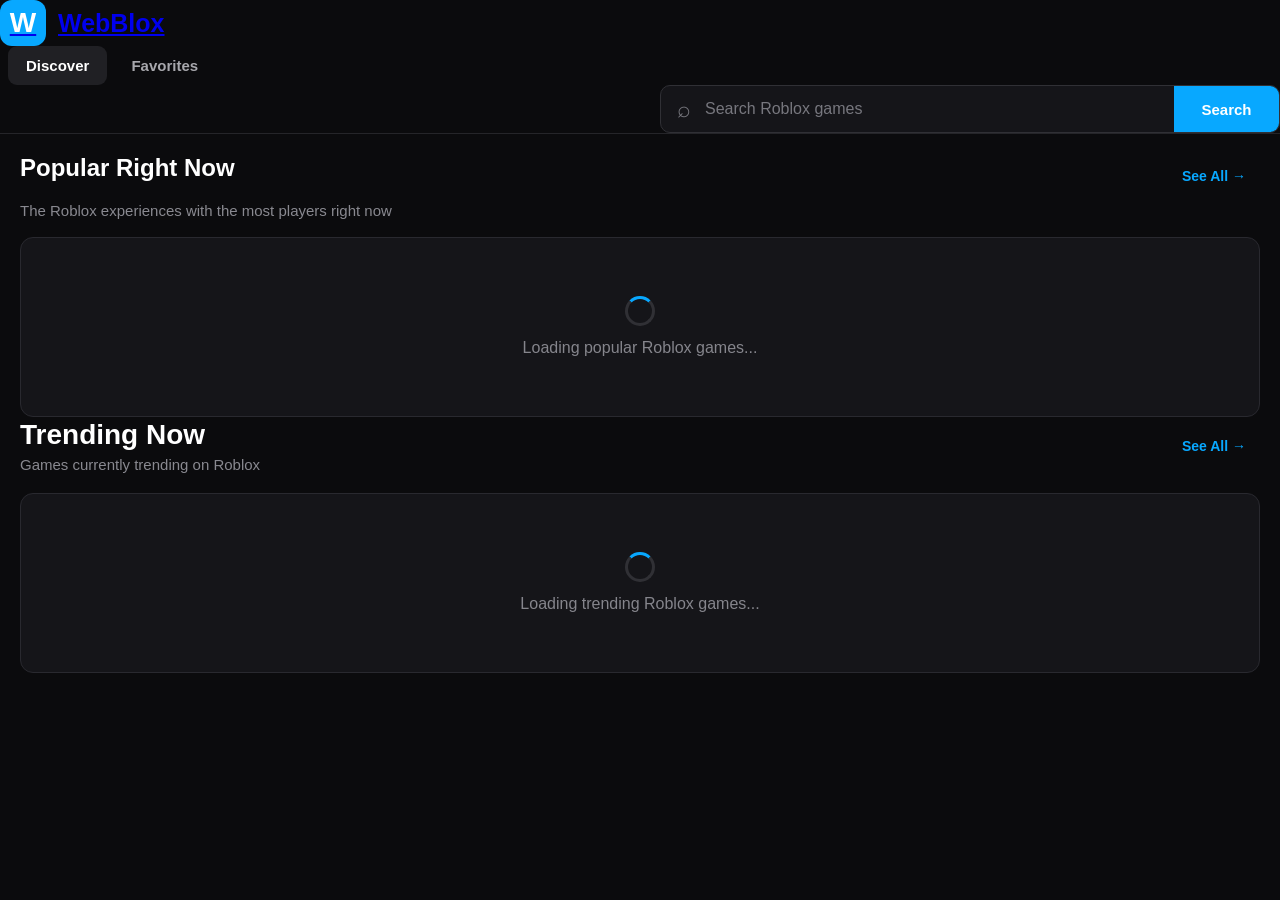
==== index.html @ 537bff6d "Update index.html" ====
<!DOCTYPE html>
<html lang="en">

<head>

    <meta charset="UTF-8">

    <meta
        name="viewport"
        content="width=device-width, initial-scale=1.0"
    >

    <title>WebBlox</title>

    <link
        rel="stylesheet"
        href="style.css"
    >

</head>


<body>


<header class="topbar">

    <div class="topbar-inner">

        <a
            class="brand"
            href="#"
        >

            <div class="brand-icon">
                W
            </div>

            <span>
                WebBlox
            </span>

        </a>


        <nav class="nav">

            <button
                id="discoverButton"
                class="nav-btn active"
                type="button"
            >
                Discover
            </button>

            <button
                id="favoritesButton"
                class="nav-btn"
                type="button"
            >
                Favorites
            </button>

        </nav>


        <div class="search-box">

            <span class="search-icon">
                ⌕
            </span>

            <input
                id="searchInput"
                type="text"
                placeholder="Search Roblox games"
                autocomplete="off"
            >

            <button
                id="searchButton"
                type="button"
            >
                Search
            </button>

        </div>

    </div>

</header>


<main>


    <!-- SEARCH -->

    <section
        id="searchSection"
        class="section hidden"
    >

        <div class="section-header">

            <div>

                <h2>
                    Search Results
                </h2>

                <p id="searchStatus">
                </p>

            </div>

            <button
                id="clearSearch"
                class="see-all"
                type="button"
            >
                Clear
            </button>

        </div>


        <div
            id="searchGames"
            class="game-grid"
        ></div>

    </section>


    <!-- POPULAR -->

    <section class="section">

        <div class="section-header">

            <div>

                <h1>
                    Popular Right Now
                </h1>

                <p>
                    The Roblox experiences with the most players right now
                </p>

            </div>

            <button
                id="popularSeeAll"
                class="see-all"
                type="button"
            >
                See All →
            </button>

        </div>


        <div
            id="popularGames"
            class="game-grid"
        >

            <div class="loading-card">
                <div class="spinner"></div>
                <span>
                    Loading popular Roblox games...
                </span>
            </div>

        </div>

    </section>


    <!-- TRENDING -->

    <section class="section">

        <div class="section-header">

            <div>

                <h2>
                    Trending Now
                </h2>

                <p>
                    Games currently trending on Roblox
                </p>

            </div>

            <button
                id="trendingSeeAll"
                class="see-all"
                type="button"
            >
                See All →
            </button>

        </div>


        <div
            id="trendingGames"
            class="game-grid"
        >

            <div class="loading-card">
                <div class="spinner"></div>
                <span>
                    Loading trending Roblox games...
                </span>
            </div>

        </div>

    </section>


    <!-- ERROR -->

    <section
        id="errorSection"
        class="error-box hidden"
    >

        <div class="error-icon">
            !
        </div>

        <h2>
            Roblox games couldn't load
        </h2>

        <p id="errorMessage">
            WebBlox could not load Roblox Charts.
        </p>

        <button
            id="retryButton"
            class="retry-button"
            type="button"
        >
            Try Again
        </button>

    </section>


</main>


<!-- GAME MODAL -->

<div
    id="gameModal"
    class="modal hidden"
>

    <div
        id="modalBackdrop"
        class="modal-backdrop"
    ></div>


    <div class="modal-card">

        <button
            id="modalClose"
            class="modal-close"
            type="button"
        >
            ×
        </button>


        <img
            id="modalImage"
            class="modal-image"
            src=""
            alt=""
        >


        <div class="modal-content">

            <h2 id="modalTitle">
                Roblox Experience
            </h2>

            <p
                id="modalCreator"
                class="modal-creator"
            >
            </p>

            <p
                id="modalDescription"
                class="modal-description"
            >
            </p>


            <div class="stats">

                <div class="stat">

                    <strong id="modalPlayers">
                        0
                    </strong>

                    <span>
                        Playing
                    </span>

                </div>


                <div class="stat">

                    <strong id="modalVisits">
                        0
                    </strong>

                    <span>
                        Visits
                    </span>

                </div>

            </div>


            <button
                id="playButton"
                class="play-button"
                type="button"
            >
                ▶ Play on Roblox
            </button>

        </div>

    </div>

</div>


<script src="script.js"></script>

</body>

</html>
---- style.css ----
/* ============================================================
   WebBlox
   ============================================================ */

* {
    box-sizing: border-box;
}

html {
    margin: 0;
    padding: 0;

    background: #0b0b0d;

    scroll-behavior: smooth;
}

body {
    margin: 0;
    padding: 0;

    min-height: 100vh;

    background: #0b0b0d;

    color: #ffffff;

    font-family:
        Inter,
        Arial,
        Helvetica,
        sans-serif;
}


/* ============================================================
   TOPBAR
   ============================================================ */

.topbar {
    position: sticky;

    top: 0;

    z-index: 100;

    width: 100%;

    background: #0b0b0d;

    border-bottom:
        1px solid #252529;
}

.header-inner {
    width:
        min(
            1500px,
            calc(100% - 40px)
        );

    min-height: 72px;

    margin: auto;

    display: flex;

    align-items: center;

    gap: 20px;
}


/* ============================================================
   BRAND
   ============================================================ */

.brand {
    display: flex;

    align-items: center;

    gap: 12px;

    flex-shrink: 0;

    font-size: 25px;

    font-weight: 800;
}

.brand-icon {
    width: 46px;
    height: 46px;

    display: grid;

    place-items: center;

    border-radius: 12px;

    background: #08a8ff;

    color: #ffffff;

    font-size: 28px;

    font-weight: 900;
}


/* ============================================================
   NAV
   ============================================================ */

.nav {
    display: flex;

    align-items: center;

    gap: 6px;

    margin-left: 8px;
}

.nav-btn {
    border: 0;

    padding: 11px 18px;

    border-radius: 9px;

    background: transparent;

    color: #a8a8ad;

    font-size: 15px;

    font-weight: 700;

    cursor: pointer;
}

.nav-btn:hover {
    background: #19191d;

    color: #ffffff;
}

.nav-btn.active {
    background: #202024;

    color: #ffffff;
}


/* ============================================================
   SEARCH
   ============================================================ */

.search-box {
    flex: 1;

    max-width: 620px;

    margin-left: auto;

    height: 48px;

    display: flex;

    align-items: center;

    overflow: hidden;

    border:
        1px solid #303035;

    border-radius: 10px;

    background: #151519;
}

.search-icon {
    padding-left: 16px;

    color: #77777e;

    font-size: 23px;
}

.search-box input {
    flex: 1;

    min-width: 0;

    height: 100%;

    padding: 0 14px;

    border: 0;

    outline: 0;

    background: transparent;

    color: #ffffff;

    font-size: 16px;
}

.search-box input::placeholder {
    color: #77777e;
}

.search-box input:focus {
    background: #18181d;
}

.search-box button {
    width: 105px;

    height: 100%;

    border: 0;

    background: #08a8ff;

    color: #ffffff;

    font-size: 15px;

    font-weight: 800;

    cursor: pointer;
}

.search-box button:hover {
    background: #0096e6;
}


/* ============================================================
   MAIN
   ============================================================ */

main {
    width:
        min(
            1500px,
            calc(100% - 40px)
        );

    margin: 0 auto;

    padding-bottom: 80px;
}


/* ============================================================
   HERO
   ============================================================ */

.hero {
    min-height: 340px;

    margin:
        24px
        0
        46px;

    overflow: hidden;

    display: flex;

    align-items: center;

    border:
        1px solid #29292f;

    border-radius: 18px;

    background:
        radial-gradient(
            circle at 75% 30%,
            rgba(
                8,
                168,
                255,
                0.15
            ),
            transparent 35%
        ),
        linear-gradient(
            135deg,
            #151519,
            #101014
        );
}

.hero-content {
    padding: 52px;

    max-width: 720px;
}

.hero-label {
    margin-bottom: 12px;

    color: #08a8ff;

    font-size: 13px;

    font-weight: 900;

    letter-spacing: 2px;
}

.hero h1 {
    margin: 0 0 18px;

    font-size: clamp(
        38px,
        5vw,
        64px
    );

    line-height: 1.03;

    letter-spacing: -2px;
}

.hero p {
    max-width: 620px;

    margin: 0 0 26px;

    color: #a4a4ab;

    font-size: 18px;

    line-height: 1.55;
}

.hero-button {
    padding: 13px 22px;

    border: 0;

    border-radius: 10px;

    background: #08a8ff;

    color: #ffffff;

    font-size: 16px;

    font-weight: 800;

    cursor: pointer;
}

.hero-button:hover {
    background: #0096e6;

    transform: translateY(-1px);
}


/* ============================================================
   SECTIONS
   ============================================================ */

.game-section {
    margin-bottom: 48px;
}

.section-header {
    min-height: 58px;

    margin-bottom: 18px;

    display: flex;

    align-items: center;

    justify-content: space-between;

    gap: 20px;
}

.section-header h2 {
    margin: 0 0 5px;

    color: #ffffff;

    font-size: 28px;

    font-weight: 800;
}

.section-header p {
    margin: 0;

    color: #898990;

    font-size: 15px;
}

.see-all {
    flex-shrink: 0;

    padding: 9px 14px;

    border: 0;

    border-radius: 8px;

    background: transparent;

    color: #08a8ff;

    font-size: 14px;

    font-weight: 800;

    cursor: pointer;
}

.see-all:hover {
    background: #151519;
}


/* ============================================================
   GAME GRID
   ============================================================ */

.game-grid {
    display: grid;

    grid-template-columns:
        repeat(
            auto-fill,
            minmax(210px, 1fr)
        );

    gap: 16px;

    width: 100%;
}


/* ============================================================
   GAME CARD
   ============================================================ */

.game-card {
    min-width: 0;

    overflow: hidden;

    background: #151519;

    border:
        1px solid #29292f;

    border-radius: 12px;

    cursor: pointer;

    transition:
        transform .15s ease,
        border-color .15s ease,
        background .15s ease;
}

.game-card:hover {
    transform:
        translateY(-3px);

    border-color:
        #45454d;

    background:
        #19191e;
}


/* ============================================================
   IMAGE
   ============================================================ */

.game-image-wrap {
    position: relative;

    width: 100%;

    aspect-ratio: 16 / 9;

    overflow: hidden;

    background: #202024;
}

.game-image {
    width: 100%;

    height: 100%;

    display: block;

    object-fit: cover;

    transition:
        transform .2s ease;
}

.game-card:hover
.game-image {
    transform:
        scale(1.025);
}

.image-failed::after {
    content:
        "Thumbnail unavailable";

    position: absolute;

    inset: 0;

    display: grid;

    place-items: center;

    background: #202024;

    color: #77777e;

    font-size: 13px;
}


/* ============================================================
   FAVORITE
   ============================================================ */

.favorite-button {
    position: absolute;

    top: 9px;

    right: 9px;

    width: 34px;

    height: 34px;

    display: grid;

    place-items: center;

    border: 0;

    border-radius: 50%;

    background:
        rgba(
            0,
            0,
            0,
            .75
        );

    color: #ffffff;

    font-size: 19px;

    cursor: pointer;

    z-index: 5;
}

.favorite-button:hover {
    background:
        rgba(
            0,
            0,
            0,
            .95
        );

    color: #ffd84d;
}


/* ============================================================
   CARD BODY
   ============================================================ */

.game-card-body {
    padding: 12px;
}

.game-title {
    margin: 0 0 5px;

    overflow: hidden;

    white-space: nowrap;

    text-overflow: ellipsis;

    color: #ffffff;

    font-size: 16px;

    font-weight: 800;
}

.game-creator {
    margin: 0 0 13px;

    overflow: hidden;

    white-space: nowrap;

    text-overflow: ellipsis;

    color: #94949b;

    font-size: 13px;
}

.game-stats {
    display: flex;

    justify-content: space-between;

    gap: 8px;

    color: #8e8e95;

    font-size: 12px;
}

.game-stats span {
    overflow: hidden;

    white-space: nowrap;

    text-overflow: ellipsis;
}


/* ============================================================
   LOADING / EMPTY
   ============================================================ */

.loading-card,
.empty-card {
    min-height: 180px;

    grid-column:
        1 / -1;

    display: flex;

    align-items: center;

    justify-content: center;

    flex-direction: column;

    gap: 13px;

    border:
        1px solid #29292f;

    border-radius: 13px;

    background: #151519;

    color: #85858c;

    text-align: center;
}

.spinner {
    width: 30px;

    height: 30px;

    border:
        3px solid #303035;

    border-top-color:
        #08a8ff;

    border-radius: 50%;

    animation:
        spin .8s linear infinite;
}

@keyframes spin {
    to {
        transform:
            rotate(360deg);
    }
}


/* ============================================================
   ERROR
   ============================================================ */

.error-box {
    margin: 40px 0;

    padding: 40px;

    display: flex;

    align-items: center;

    flex-direction: column;

    text-align: center;

    border:
        1px solid #6e2929;

    border-radius: 14px;

    background: #151519;
}

.error-icon {
    width: 56px;

    height: 56px;

    margin-bottom: 15px;

    display: grid;

    place-items: center;

    border-radius: 50%;

    background: #451f1f;

    color: #ff7373;

    font-size: 27px;

    font-weight: 900;
}

.error-box h2 {
    margin: 0 0 10px;

    font-size: 25px;
}

.error-box p {
    max-width: 700px;

    margin: 0 0 20px;

    color: #a6a6ad;
}

.retry-button {
    padding: 12px 22px;

    border: 0;

    border-radius: 9px;

    background: #08a8ff;

    color: #ffffff;

    font-size: 15px;

    font-weight: 800;

    cursor: pointer;
}


/* ============================================================
   MODAL
   ============================================================ */

.modal {
    position: fixed;

    inset: 0;

    z-index: 500;

    display: flex;

    align-items: center;

    justify-content: center;

    padding: 24px;
}

.modal.hidden,
.hidden {
    display: none !important;
}

.modal-backdrop {
    position: absolute;

    inset: 0;

    background:
        rgba(
            0,
            0,
            0,
            .78
        );

    backdrop-filter:
        blur(4px);
}

.modal-card {
    position: relative;

    z-index: 2;

    width:
        min(
            850px,
            100%
        );

    max-height:
        calc(
            100vh - 48px
        );

    overflow: auto;

    border:
        1px solid #303035;

    border-radius: 16px;

    background: #151519;

    box-shadow:
        0 25px 80px
        rgba(
            0,
            0,
            0,
            .5
        );
}

.modal-close {
    position: absolute;

    top: 12px;

    right: 12px;

    z-index: 10;

    width: 38px;

    height: 38px;

    border: 0;

    border-radius: 50%;

    background:
        rgba(
            0,
            0,
            0,
            .75
        );

    color: #ffffff;

    font-size: 25px;

    cursor: pointer;
}

.modal-image {
    width: 100%;

    max-height: 430px;

    display: block;

    object-fit: cover;
}

.modal-content {
    padding: 25px;
}

.modal-content h2 {
    margin: 0 0 7px;

    font-size: 28px;
}

.modal-creator {
    margin: 0 0 15px;

    color: #08a8ff;

    font-size: 14px;

    font-weight: 700;
}

.modal-description {
    margin: 0 0 22px;

    color: #aaaab1;

    line-height: 1.5;
}

.stats {
    display: flex;

    gap: 40px;

    margin-bottom: 23px;
}

.stat {
    display: flex;

    flex-direction: column;

    gap: 3px;
}

.stat strong {
    font-size: 20px;
}

.stat span {
    color: #85858c;

    font-size: 13px;
}

.play-button {
    width: 100%;

    height: 50px;

    border: 0;

    border-radius: 10px;

    background: #08a8ff;

    color: #ffffff;

    font-size: 17px;

    font-weight: 900;

    cursor: pointer;
}

.play-button:hover {
    background: #0096e6;
}

.modal-open {
    overflow: hidden;
}


/* ============================================================
   RESPONSIVE
   ============================================================ */

@media (
    max-width: 1000px
) {

    .header-inner {
        width:
            calc(
                100% - 24px
            );
    }

    .search-box {
        max-width: none;
    }

    main {
        width:
            calc(
                100% - 24px
            );
    }

    .game-grid {
        grid-template-columns:
            repeat(
                auto-fill,
                minmax(
                    190px,
                    1fr
                )
            );
    }

}


@media (
    max-width: 760px
) {

    .header-inner {
        min-height: auto;

        padding:
            12px 0;

        flex-wrap: wrap;
    }

    .brand {
        font-size: 21px;
    }

    .brand-icon {
        width: 40px;

        height: 40px;

        font-size: 24px;
    }

    .nav {
        order: 3;

        width: 100%;

        margin-left: 0;
    }

    .nav-btn {
        flex: 1;
    }

    .search-box {
        width: 100%;

        order: 2;
    }

    .hero {
        min-height: 290px;

        margin-top: 15px;
    }

    .hero-content {
        padding: 32px 26px;
    }

    .hero h1 {
        font-size: 40px;
    }

    .game-grid {
        grid-template-columns:
            repeat(
                2,
                minmax(
                    0,
                    1fr
                )
            );

        gap: 10px;
    }

    .game-card-body {
        padding: 10px;
    }

    .game-title {
        font-size: 14px;
    }

    .game-creator {
        font-size: 12px;
    }

    .game-stats {
        font-size: 11px;
    }

}


@media (
    max-width: 480px
) {

    .hero h1 {
        font-size: 34px;
    }

    .hero p {
        font-size: 15px;
    }

    .section-header h2 {
        font-size: 23px;
    }

    .game-grid {
        grid-template-columns:
            repeat(
                2,
                minmax(
                    0,
                    1fr
                )
            );
    }

    .search-box button {
        width: 85px;
    }

}
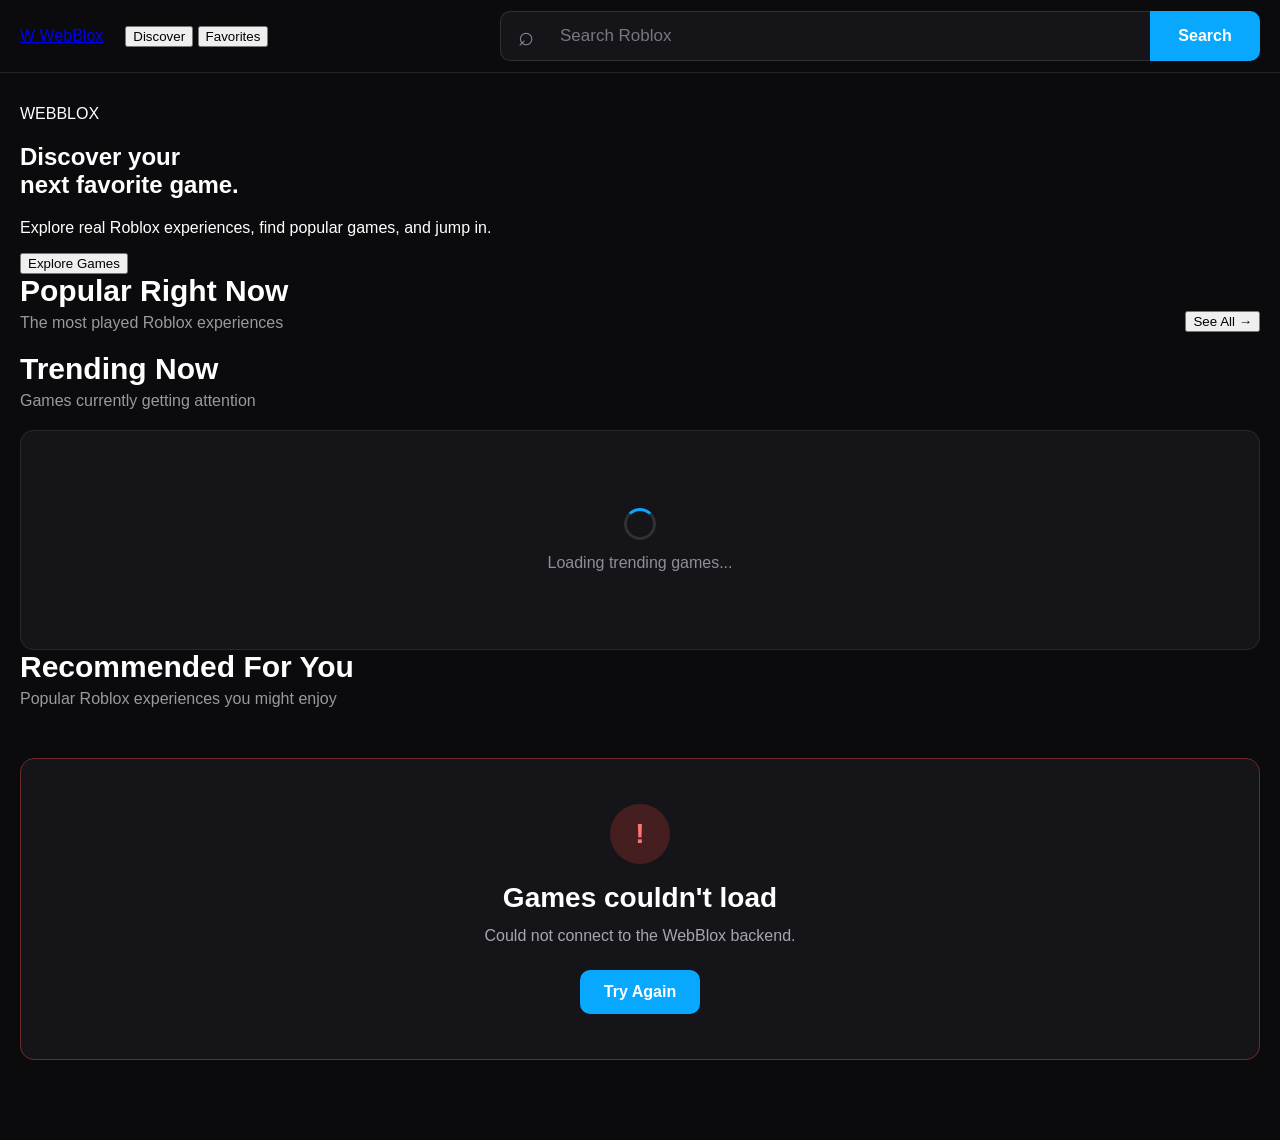
==== commit 0b2065f3: "Update index.html" ====
--- a/index.html
+++ b/index.html
@@ -2,7 +2,6 @@
 <html lang="en">
 
 <head>
-
     <meta charset="UTF-8">
 
     <meta
@@ -16,53 +15,49 @@
         rel="stylesheet"
         href="style.css"
     >
-
 </head>
 
-
 <body>
 
-
 <header class="topbar">
 
     <div class="topbar-inner">
 
         <a
-            class="brand"
+            class="logo"
             href="#"
+            onclick="return goHome()"
         >
-
-            <div class="brand-icon">
+            <span class="logo-mark">
                 W
-            </div>
+            </span>
 
             <span>
                 WebBlox
             </span>
-
         </a>
 
-
-        <nav class="nav">
+        <nav class="main-nav">
 
             <button
                 id="discoverButton"
-                class="nav-btn active"
+                class="nav-button active"
                 type="button"
+                onclick="showDiscover()"
             >
                 Discover
             </button>
 
             <button
                 id="favoritesButton"
-                class="nav-btn"
+                class="nav-button"
                 type="button"
+                onclick="showFavorites()"
             >
                 Favorites
             </button>
 
         </nav>
-
 
         <div class="search-box">
 
@@ -73,7 +68,7 @@
             <input
                 id="searchInput"
                 type="text"
-                placeholder="Search Roblox games"
+                placeholder="Search Roblox"
                 autocomplete="off"
             >
 
@@ -93,12 +88,11 @@
 
 <main>
 
-
     <!-- SEARCH -->
 
     <section
         id="searchSection"
-        class="section hidden"
+        class="content-section hidden"
     >
 
         <div class="section-header">
@@ -115,15 +109,14 @@
             </div>
 
             <button
-                id="clearSearch"
-                class="see-all"
+                id="clearSearchButton"
+                class="text-button"
                 type="button"
             >
                 Clear
             </button>
 
         </div>
-
 
         <div
             id="searchGames"
@@ -133,94 +126,193 @@
     </section>
 
 
-    <!-- POPULAR -->
-
-    <section class="section">
+    <!-- DISCOVER -->
+
+    <div id="discoverPage">
+
+        <section class="hero">
+
+            <div class="hero-content">
+
+                <span class="hero-label">
+                    WEBBLOX
+                </span>
+
+                <h1>
+                    Discover your
+                    <br>
+                    next favorite game.
+                </h1>
+
+                <p>
+                    Explore real Roblox experiences,
+                    find popular games, and jump in.
+                </p>
+
+                <button
+                    id="exploreButton"
+                    class="hero-button"
+                    type="button"
+                >
+                    Explore Games
+                </button>
+
+            </div>
+
+        </section>
+
+
+        <!-- POPULAR -->
+
+        <section class="content-section">
+
+            <div class="section-header">
+
+                <div>
+
+                    <h2>
+                        Popular Right Now
+                    </h2>
+
+                    <p>
+                        The most played Roblox experiences
+                    </p>
+
+                </div>
+
+                <button
+                    class="text-button"
+                    type="button"
+                    onclick="scrollToSection('popularSection')"
+                >
+                    See All →
+                </button>
+
+            </div>
+
+            <div
+                id="popularGames"
+                class="game-grid"
+            >
+
+                <div class="loading-card">
+                    <div class="spinner"></div>
+                    <span>
+                        Loading popular Roblox games...
+                    </span>
+                </div>
+
+            </div>
+
+        </section>
+
+
+        <!-- TRENDING -->
+
+        <section
+            id="trendingSection"
+            class="content-section"
+        >
+
+            <div class="section-header">
+
+                <div>
+
+                    <h2>
+                        Trending Now
+                    </h2>
+
+                    <p>
+                        Games currently getting attention
+                    </p>
+
+                </div>
+
+            </div>
+
+            <div
+                id="trendingGames"
+                class="game-grid"
+            >
+
+                <div class="loading-card">
+                    <div class="spinner"></div>
+                    <span>
+                        Loading trending games...
+                    </span>
+                </div>
+
+            </div>
+
+        </section>
+
+
+        <!-- RECOMMENDED -->
+
+        <section class="content-section">
+
+            <div class="section-header">
+
+                <div>
+
+                    <h2>
+                        Recommended For You
+                    </h2>
+
+                    <p>
+                        Popular Roblox experiences you might enjoy
+                    </p>
+
+                </div>
+
+            </div>
+
+            <div
+                id="recommendedGames"
+                class="game-grid"
+            >
+
+                <div class="loading-card">
+                    <div class="spinner"></div>
+                    <span>
+                        Loading recommendations...
+                    </span>
+                </div>
+
+            </div>
+
+        </section>
+
+    </div>
+
+
+    <!-- FAVORITES -->
+
+    <section
+        id="favoritesPage"
+        class="content-section hidden"
+    >
 
         <div class="section-header">
 
             <div>
 
-                <h1>
-                    Popular Right Now
-                </h1>
+                <h2>
+                    Favorites
+                </h2>
 
                 <p>
-                    The Roblox experiences with the most players right now
+                    Roblox experiences you saved
                 </p>
 
             </div>
 
-            <button
-                id="popularSeeAll"
-                class="see-all"
-                type="button"
-            >
-                See All →
-            </button>
-
         </div>
 
-
         <div
-            id="popularGames"
+            id="favoritesGames"
             class="game-grid"
-        >
-
-            <div class="loading-card">
-                <div class="spinner"></div>
-                <span>
-                    Loading popular Roblox games...
-                </span>
-            </div>
-
-        </div>
-
-    </section>
-
-
-    <!-- TRENDING -->
-
-    <section class="section">
-
-        <div class="section-header">
-
-            <div>
-
-                <h2>
-                    Trending Now
-                </h2>
-
-                <p>
-                    Games currently trending on Roblox
-                </p>
-
-            </div>
-
-            <button
-                id="trendingSeeAll"
-                class="see-all"
-                type="button"
-            >
-                See All →
-            </button>
-
-        </div>
-
-
-        <div
-            id="trendingGames"
-            class="game-grid"
-        >
-
-            <div class="loading-card">
-                <div class="spinner"></div>
-                <span>
-                    Loading trending Roblox games...
-                </span>
-            </div>
-
-        </div>
+        ></div>
 
     </section>
 
@@ -237,11 +329,11 @@
         </div>
 
         <h2>
-            Roblox games couldn't load
+            Games couldn't load
         </h2>
 
         <p id="errorMessage">
-            WebBlox could not load Roblox Charts.
+            WebBlox couldn't reach the Roblox game service.
         </p>
 
         <button
@@ -254,7 +346,6 @@
 
     </section>
 
-
 </main>
 
 
@@ -266,10 +357,9 @@
 >
 
     <div
-        id="modalBackdrop"
         class="modal-backdrop"
+        onclick="closeGame()"
     ></div>
-
 
     <div class="modal-card">
 
@@ -281,7 +371,6 @@
             ×
         </button>
 
-
         <img
             id="modalImage"
             class="modal-image"
@@ -289,7 +378,6 @@
             alt=""
         >
 
-
         <div class="modal-content">
 
             <h2 id="modalTitle">
@@ -308,11 +396,9 @@
             >
             </p>
 
-
-            <div class="stats">
-
-                <div class="stat">
-
+            <div class="modal-stats">
+
+                <div>
                     <strong id="modalPlayers">
                         0
                     </strong>
@@ -320,12 +406,9 @@
                     <span>
                         Playing
                     </span>
-
-                </div>
-
-
-                <div class="stat">
-
+                </div>
+
+                <div>
                     <strong id="modalVisits">
                         0
                     </strong>
@@ -333,18 +416,16 @@
                     <span>
                         Visits
                     </span>
-
-                </div>
-
-            </div>
-
+                </div>
+
+            </div>
 
             <button
                 id="playButton"
                 class="play-button"
                 type="button"
             >
-                ▶ Play on Roblox
+                ▶ Play
             </button>
 
         </div>
--- a/style.css
+++ b/style.css
@@ -1,10 +1,12 @@
 /* ============================================================
-   WebBlox
+   WEBBLOX
+   Roblox-inspired dark discovery UI
    ============================================================ */
 
 * {
     box-sizing: border-box;
 }
+
 
 html {
     margin: 0;
@@ -14,6 +16,7 @@
 
     scroll-behavior: smooth;
 }
+
 
 body {
     margin: 0;
@@ -34,7 +37,7 @@
 
 
 /* ============================================================
-   TOPBAR
+   HEADER
    ============================================================ */
 
 .topbar {
@@ -52,7 +55,8 @@
         1px solid #252529;
 }
 
-.header-inner {
+
+.topbar-inner {
     width:
         min(
             1500px,
@@ -67,7 +71,7 @@
 
     align-items: center;
 
-    gap: 20px;
+    gap: 22px;
 }
 
 
@@ -82,16 +86,22 @@
 
     gap: 12px;
 
+    color: #ffffff;
+
+    text-decoration: none;
+
+    font-size: 25px;
+
+    font-weight: 800;
+
     flex-shrink: 0;
-
-    font-size: 25px;
-
-    font-weight: 800;
-}
+}
+
 
 .brand-icon {
-    width: 46px;
-    height: 46px;
+    width: 48px;
+
+    height: 48px;
 
     display: grid;
 
@@ -103,7 +113,7 @@
 
     color: #ffffff;
 
-    font-size: 28px;
+    font-size: 29px;
 
     font-weight: 900;
 }
@@ -118,28 +128,29 @@
 
     align-items: center;
 
-    gap: 6px;
-
-    margin-left: 8px;
-}
+    gap: 8px;
+}
+
 
 .nav-btn {
     border: 0;
 
-    padding: 11px 18px;
-
-    border-radius: 9px;
+    padding:
+        12px 20px;
+
+    border-radius: 10px;
 
     background: transparent;
 
     color: #a8a8ad;
 
-    font-size: 15px;
+    font-size: 16px;
 
     font-weight: 700;
 
     cursor: pointer;
 }
+
 
 .nav-btn:hover {
     background: #19191d;
@@ -147,6 +158,7 @@
     color: #ffffff;
 }
 
+
 .nav-btn.active {
     background: #202024;
 
@@ -161,81 +173,97 @@
 .search-box {
     flex: 1;
 
-    max-width: 620px;
+    min-width: 240px;
+
+    max-width: 760px;
 
     margin-left: auto;
 
-    height: 48px;
-
     display: flex;
 
-    align-items: center;
-
-    overflow: hidden;
+    height: 50px;
+}
+
+
+.search-icon {
+    width: 50px;
+
+    display: grid;
+
+    place-items: center;
+
+    background: #151519;
 
     border:
         1px solid #303035;
 
-    border-radius: 10px;
+    border-right: 0;
+
+    border-radius:
+        10px 0 0 10px;
+
+    color: #85858c;
+
+    font-size: 27px;
+}
+
+
+#searchInput {
+    flex: 1;
+
+    min-width: 0;
+
+    border:
+        1px solid #303035;
+
+    border-left: 0;
+
+    border-right: 0;
+
+    outline: none;
 
     background: #151519;
-}
-
-.search-icon {
-    padding-left: 16px;
-
+
+    color: #ffffff;
+
+    font-size: 17px;
+
+    padding:
+        0 10px;
+}
+
+
+#searchInput::placeholder {
     color: #77777e;
-
-    font-size: 23px;
-}
-
-.search-box input {
-    flex: 1;
-
-    min-width: 0;
-
-    height: 100%;
-
-    padding: 0 14px;
+}
+
+
+#searchInput:focus {
+    border-color: #08a8ff;
+}
+
+
+#searchButton {
+    width: 110px;
 
     border: 0;
 
-    outline: 0;
-
-    background: transparent;
+    border-radius:
+        0 10px 10px 0;
+
+    background: #08a8ff;
 
     color: #ffffff;
 
     font-size: 16px;
-}
-
-.search-box input::placeholder {
-    color: #77777e;
-}
-
-.search-box input:focus {
-    background: #18181d;
-}
-
-.search-box button {
-    width: 105px;
-
-    height: 100%;
-
-    border: 0;
-
-    background: #08a8ff;
-
-    color: #ffffff;
-
-    font-size: 15px;
 
     font-weight: 800;
 
     cursor: pointer;
 }
 
-.search-box button:hover {
+
+#searchButton:hover {
     background: #0096e6;
 }
 
@@ -253,219 +281,118 @@
 
     margin: 0 auto;
 
-    padding-bottom: 80px;
-}
-
-
-/* ============================================================
-   HERO
-   ============================================================ */
-
-.hero {
-    min-height: 340px;
-
-    margin:
-        24px
-        0
-        46px;
+    padding:
+        32px 0 80px;
+}
+
+
+.section {
+    margin-bottom: 52px;
+}
+
+
+.section-header {
+    display: flex;
+
+    align-items: flex-end;
+
+    justify-content: space-between;
+
+    gap: 20px;
+
+    margin-bottom: 20px;
+}
+
+
+.section-header h1,
+.section-header h2 {
+    margin: 0 0 7px;
+
+    color: #ffffff;
+
+    font-size: 32px;
+
+    line-height: 1.1;
+
+    font-weight: 800;
+}
+
+
+.section-header h2 {
+    font-size: 30px;
+}
+
+
+.section-header p {
+    margin: 0;
+
+    color: #9999a1;
+
+    font-size: 16px;
+}
+
+
+.see-all {
+    border: 0;
+
+    background: transparent;
+
+    color: #08a8ff;
+
+    font-size: 16px;
+
+    font-weight: 800;
+
+    cursor: pointer;
+
+    white-space: nowrap;
+}
+
+
+.see-all:hover {
+    color: #48bdff;
+
+    text-decoration: underline;
+}
+
+
+/* ============================================================
+   GRID
+   ============================================================ */
+
+.game-grid {
+    display: grid;
+
+    grid-template-columns:
+        repeat(
+            6,
+            minmax(
+                0,
+                1fr
+            )
+        );
+
+    gap: 16px;
+
+    width: 100%;
+}
+
+
+/* ============================================================
+   GAME CARD
+   ============================================================ */
+
+.game-card {
+    min-width: 0;
 
     overflow: hidden;
 
-    display: flex;
-
-    align-items: center;
+    background: #151519;
 
     border:
         1px solid #29292f;
 
-    border-radius: 18px;
-
-    background:
-        radial-gradient(
-            circle at 75% 30%,
-            rgba(
-                8,
-                168,
-                255,
-                0.15
-            ),
-            transparent 35%
-        ),
-        linear-gradient(
-            135deg,
-            #151519,
-            #101014
-        );
-}
-
-.hero-content {
-    padding: 52px;
-
-    max-width: 720px;
-}
-
-.hero-label {
-    margin-bottom: 12px;
-
-    color: #08a8ff;
-
-    font-size: 13px;
-
-    font-weight: 900;
-
-    letter-spacing: 2px;
-}
-
-.hero h1 {
-    margin: 0 0 18px;
-
-    font-size: clamp(
-        38px,
-        5vw,
-        64px
-    );
-
-    line-height: 1.03;
-
-    letter-spacing: -2px;
-}
-
-.hero p {
-    max-width: 620px;
-
-    margin: 0 0 26px;
-
-    color: #a4a4ab;
-
-    font-size: 18px;
-
-    line-height: 1.55;
-}
-
-.hero-button {
-    padding: 13px 22px;
-
-    border: 0;
-
-    border-radius: 10px;
-
-    background: #08a8ff;
-
-    color: #ffffff;
-
-    font-size: 16px;
-
-    font-weight: 800;
-
-    cursor: pointer;
-}
-
-.hero-button:hover {
-    background: #0096e6;
-
-    transform: translateY(-1px);
-}
-
-
-/* ============================================================
-   SECTIONS
-   ============================================================ */
-
-.game-section {
-    margin-bottom: 48px;
-}
-
-.section-header {
-    min-height: 58px;
-
-    margin-bottom: 18px;
-
-    display: flex;
-
-    align-items: center;
-
-    justify-content: space-between;
-
-    gap: 20px;
-}
-
-.section-header h2 {
-    margin: 0 0 5px;
-
-    color: #ffffff;
-
-    font-size: 28px;
-
-    font-weight: 800;
-}
-
-.section-header p {
-    margin: 0;
-
-    color: #898990;
-
-    font-size: 15px;
-}
-
-.see-all {
-    flex-shrink: 0;
-
-    padding: 9px 14px;
-
-    border: 0;
-
-    border-radius: 8px;
-
-    background: transparent;
-
-    color: #08a8ff;
-
-    font-size: 14px;
-
-    font-weight: 800;
-
-    cursor: pointer;
-}
-
-.see-all:hover {
-    background: #151519;
-}
-
-
-/* ============================================================
-   GAME GRID
-   ============================================================ */
-
-.game-grid {
-    display: grid;
-
-    grid-template-columns:
-        repeat(
-            auto-fill,
-            minmax(210px, 1fr)
-        );
-
-    gap: 16px;
-
-    width: 100%;
-}
-
-
-/* ============================================================
-   GAME CARD
-   ============================================================ */
-
-.game-card {
-    min-width: 0;
-
-    overflow: hidden;
-
-    background: #151519;
-
-    border:
-        1px solid #29292f;
-
-    border-radius: 12px;
+    border-radius: 13px;
 
     cursor: pointer;
 
@@ -473,17 +400,25 @@
         transform .15s ease,
         border-color .15s ease,
         background .15s ease;
-}
+
+    box-shadow:
+        0 2px 8px
+        rgba(
+            0,
+            0,
+            0,
+            .15
+        );
+}
+
 
 .game-card:hover {
     transform:
         translateY(-3px);
 
-    border-color:
-        #45454d;
-
-    background:
-        #19191e;
+    border-color: #44444c;
+
+    background: #19191e;
 }
 
 
@@ -496,14 +431,16 @@
 
     width: 100%;
 
-    aspect-ratio: 16 / 9;
+    aspect-ratio:
+        16 / 9;
 
     overflow: hidden;
 
     background: #202024;
 }
 
-.game-image {
+
+.game-thumbnail {
     width: 100%;
 
     height: 100%;
@@ -511,34 +448,6 @@
     display: block;
 
     object-fit: cover;
-
-    transition:
-        transform .2s ease;
-}
-
-.game-card:hover
-.game-image {
-    transform:
-        scale(1.025);
-}
-
-.image-failed::after {
-    content:
-        "Thumbnail unavailable";
-
-    position: absolute;
-
-    inset: 0;
-
-    display: grid;
-
-    place-items: center;
-
-    background: #202024;
-
-    color: #77777e;
-
-    font-size: 13px;
 }
 
 
@@ -553,9 +462,9 @@
 
     right: 9px;
 
-    width: 34px;
-
-    height: 34px;
+    width: 38px;
+
+    height: 38px;
 
     display: grid;
 
@@ -570,17 +479,18 @@
             0,
             0,
             0,
-            .75
+            .72
         );
 
     color: #ffffff;
 
-    font-size: 19px;
+    font-size: 22px;
 
     cursor: pointer;
 
     z-index: 5;
 }
+
 
 .favorite-button:hover {
     background:
@@ -588,10 +498,8 @@
             0,
             0,
             0,
-            .95
+            .92
         );
-
-    color: #ffd84d;
 }
 
 
@@ -600,80 +508,87 @@
    ============================================================ */
 
 .game-card-body {
-    padding: 12px;
-}
+    padding: 13px;
+}
+
 
 .game-title {
-    margin: 0 0 5px;
+    margin: 0 0 7px;
 
     overflow: hidden;
 
+    text-overflow: ellipsis;
+
     white-space: nowrap;
 
+    color: #ffffff;
+
+    font-size: 17px;
+
+    line-height: 1.25;
+
+    font-weight: 800;
+}
+
+
+.game-creator {
+    margin: 0 0 17px;
+
+    overflow: hidden;
+
     text-overflow: ellipsis;
 
-    color: #ffffff;
-
-    font-size: 16px;
-
-    font-weight: 800;
-}
-
-.game-creator {
-    margin: 0 0 13px;
-
-    overflow: hidden;
-
     white-space: nowrap;
 
-    text-overflow: ellipsis;
-
-    color: #94949b;
-
-    font-size: 13px;
-}
+    color: #9c9ca3;
+
+    font-size: 14px;
+}
+
 
 .game-stats {
     display: flex;
 
+    align-items: center;
+
     justify-content: space-between;
 
     gap: 8px;
 
-    color: #8e8e95;
-
-    font-size: 12px;
-}
+    color: #a7a7ae;
+
+    font-size: 13px;
+}
+
 
 .game-stats span {
     overflow: hidden;
 
+    text-overflow: ellipsis;
+
     white-space: nowrap;
-
-    text-overflow: ellipsis;
-}
-
-
-/* ============================================================
-   LOADING / EMPTY
-   ============================================================ */
-
-.loading-card,
-.empty-card {
-    min-height: 180px;
+}
+
+
+/* ============================================================
+   LOADING
+   ============================================================ */
+
+.loading-card {
+    min-height: 220px;
 
     grid-column:
         1 / -1;
 
     display: flex;
 
+    flex-direction: column;
+
     align-items: center;
 
     justify-content: center;
 
-    flex-direction: column;
-
-    gap: 13px;
+    gap: 14px;
 
     border:
         1px solid #29292f;
@@ -682,15 +597,14 @@
 
     background: #151519;
 
-    color: #85858c;
-
-    text-align: center;
-}
+    color: #8e8e96;
+}
+
 
 .spinner {
-    width: 30px;
-
-    height: 30px;
+    width: 32px;
+
+    height: 32px;
 
     border:
         3px solid #303035;
@@ -704,11 +618,43 @@
         spin .8s linear infinite;
 }
 
+
 @keyframes spin {
+
     to {
         transform:
             rotate(360deg);
     }
+
+}
+
+
+/* ============================================================
+   EMPTY
+   ============================================================ */
+
+.empty-card {
+    min-height: 180px;
+
+    grid-column:
+        1 / -1;
+
+    display: grid;
+
+    place-items: center;
+
+    padding: 30px;
+
+    border:
+        1px solid #29292f;
+
+    border-radius: 13px;
+
+    background: #151519;
+
+    color: #888890;
+
+    text-align: center;
 }
 
 
@@ -717,15 +663,9 @@
    ============================================================ */
 
 .error-box {
-    margin: 40px 0;
-
-    padding: 40px;
-
-    display: flex;
-
-    align-items: center;
-
-    flex-direction: column;
+    padding: 45px;
+
+    margin-top: 30px;
 
     text-align: center;
 
@@ -737,58 +677,72 @@
     background: #151519;
 }
 
+
 .error-icon {
-    width: 56px;
-
-    height: 56px;
-
-    margin-bottom: 15px;
+    width: 60px;
+
+    height: 60px;
 
     display: grid;
 
     place-items: center;
 
+    margin:
+        0 auto 18px;
+
     border-radius: 50%;
 
     background: #451f1f;
 
     color: #ff7373;
 
-    font-size: 27px;
+    font-size: 28px;
 
     font-weight: 900;
 }
+
 
 .error-box h2 {
     margin: 0 0 10px;
 
-    font-size: 25px;
-}
+    font-size: 28px;
+}
+
 
 .error-box p {
     max-width: 700px;
 
-    margin: 0 0 20px;
+    margin:
+        0 auto 22px;
 
     color: #a6a6ad;
-}
+
+    line-height: 1.5;
+}
+
 
 .retry-button {
-    padding: 12px 22px;
-
     border: 0;
 
-    border-radius: 9px;
+    padding:
+        13px 24px;
+
+    border-radius: 10px;
 
     background: #08a8ff;
 
     color: #ffffff;
 
-    font-size: 15px;
+    font-size: 16px;
 
     font-weight: 800;
 
     cursor: pointer;
+}
+
+
+.retry-button:hover {
+    background: #0096e6;
 }
 
 
@@ -801,7 +755,7 @@
 
     inset: 0;
 
-    z-index: 500;
+    z-index: 1000;
 
     display: flex;
 
@@ -809,185 +763,197 @@
 
     justify-content: center;
 
+    padding: 20px;
+}
+
+
+.modal-backdrop {
+    position: absolute;
+
+    inset: 0;
+
+    background:
+        rgba(
+            0,
+            0,
+            0,
+            .78
+        );
+}
+
+
+.modal-card {
+    position: relative;
+
+    z-index: 2;
+
+    width:
+        min(
+            720px,
+            100%
+        );
+
+    overflow: hidden;
+
+    border:
+        1px solid #333339;
+
+    border-radius: 16px;
+
+    background: #151519;
+
+    box-shadow:
+        0 20px 80px
+        rgba(
+            0,
+            0,
+            0,
+            .65
+        );
+}
+
+
+.modal-close {
+    position: absolute;
+
+    top: 12px;
+
+    right: 12px;
+
+    z-index: 5;
+
+    width: 40px;
+
+    height: 40px;
+
+    border: 0;
+
+    border-radius: 50%;
+
+    background:
+        rgba(
+            0,
+            0,
+            0,
+            .75
+        );
+
+    color: #ffffff;
+
+    font-size: 26px;
+
+    cursor: pointer;
+}
+
+
+.modal-image {
+    width: 100%;
+
+    aspect-ratio:
+        16 / 9;
+
+    display: block;
+
+    object-fit: cover;
+
+    background: #202024;
+}
+
+
+.modal-content {
     padding: 24px;
 }
 
-.modal.hidden,
+
+.modal-content h2 {
+    margin: 0 0 8px;
+
+    font-size: 27px;
+}
+
+
+.modal-creator {
+    margin: 0 0 15px;
+
+    color: #08a8ff;
+
+    font-weight: 700;
+}
+
+
+.modal-description {
+    margin: 0 0 22px;
+
+    color: #aaaab1;
+
+    line-height: 1.5;
+}
+
+
+.stats {
+    display: flex;
+
+    gap: 35px;
+
+    margin-bottom: 24px;
+}
+
+
+.stat {
+    display: flex;
+
+    flex-direction: column;
+
+    gap: 3px;
+}
+
+
+.stat strong {
+    font-size: 20px;
+}
+
+
+.stat span {
+    color: #85858c;
+
+    font-size: 13px;
+}
+
+
+.play-button {
+    width: 100%;
+
+    height: 50px;
+
+    border: 0;
+
+    border-radius: 10px;
+
+    background: #08a8ff;
+
+    color: #ffffff;
+
+    font-size: 17px;
+
+    font-weight: 800;
+
+    cursor: pointer;
+}
+
+
+.play-button:hover {
+    background: #0096e6;
+}
+
+
+/* ============================================================
+   UTILITIES
+   ============================================================ */
+
 .hidden {
     display: none !important;
 }
 
-.modal-backdrop {
-    position: absolute;
-
-    inset: 0;
-
-    background:
-        rgba(
-            0,
-            0,
-            0,
-            .78
-        );
-
-    backdrop-filter:
-        blur(4px);
-}
-
-.modal-card {
-    position: relative;
-
-    z-index: 2;
-
-    width:
-        min(
-            850px,
-            100%
-        );
-
-    max-height:
-        calc(
-            100vh - 48px
-        );
-
-    overflow: auto;
-
-    border:
-        1px solid #303035;
-
-    border-radius: 16px;
-
-    background: #151519;
-
-    box-shadow:
-        0 25px 80px
-        rgba(
-            0,
-            0,
-            0,
-            .5
-        );
-}
-
-.modal-close {
-    position: absolute;
-
-    top: 12px;
-
-    right: 12px;
-
-    z-index: 10;
-
-    width: 38px;
-
-    height: 38px;
-
-    border: 0;
-
-    border-radius: 50%;
-
-    background:
-        rgba(
-            0,
-            0,
-            0,
-            .75
-        );
-
-    color: #ffffff;
-
-    font-size: 25px;
-
-    cursor: pointer;
-}
-
-.modal-image {
-    width: 100%;
-
-    max-height: 430px;
-
-    display: block;
-
-    object-fit: cover;
-}
-
-.modal-content {
-    padding: 25px;
-}
-
-.modal-content h2 {
-    margin: 0 0 7px;
-
-    font-size: 28px;
-}
-
-.modal-creator {
-    margin: 0 0 15px;
-
-    color: #08a8ff;
-
-    font-size: 14px;
-
-    font-weight: 700;
-}
-
-.modal-description {
-    margin: 0 0 22px;
-
-    color: #aaaab1;
-
-    line-height: 1.5;
-}
-
-.stats {
-    display: flex;
-
-    gap: 40px;
-
-    margin-bottom: 23px;
-}
-
-.stat {
-    display: flex;
-
-    flex-direction: column;
-
-    gap: 3px;
-}
-
-.stat strong {
-    font-size: 20px;
-}
-
-.stat span {
-    color: #85858c;
-
-    font-size: 13px;
-}
-
-.play-button {
-    width: 100%;
-
-    height: 50px;
-
-    border: 0;
-
-    border-radius: 10px;
-
-    background: #08a8ff;
-
-    color: #ffffff;
-
-    font-size: 17px;
-
-    font-weight: 900;
-
-    cursor: pointer;
-}
-
-.play-button:hover {
-    background: #0096e6;
-}
 
 .modal-open {
     overflow: hidden;
@@ -999,19 +965,34 @@
    ============================================================ */
 
 @media (
-    max-width: 1000px
+    max-width: 1250px
 ) {
 
-    .header-inner {
+    .game-grid {
+        grid-template-columns:
+            repeat(
+                5,
+                minmax(
+                    0,
+                    1fr
+                )
+            );
+    }
+
+}
+
+
+@media (
+    max-width: 1050px
+) {
+
+    .topbar-inner {
         width:
             calc(
                 100% - 24px
             );
     }
 
-    .search-box {
-        max-width: none;
-    }
 
     main {
         width:
@@ -1020,76 +1001,120 @@
             );
     }
 
+
     .game-grid {
         grid-template-columns:
             repeat(
-                auto-fill,
+                4,
                 minmax(
-                    190px,
+                    0,
                     1fr
                 )
             );
     }
 
+
+    .search-box {
+        max-width: 500px;
+    }
+
 }
 
 
 @media (
-    max-width: 760px
+    max-width: 800px
 ) {
 
-    .header-inner {
-        min-height: auto;
+    .topbar-inner {
+        flex-wrap: wrap;
 
         padding:
-            12px 0;
-
-        flex-wrap: wrap;
-    }
+            10px 0;
+    }
+
+
+    .search-box {
+        order: 3;
+
+        width: 100%;
+
+        max-width: none;
+
+        margin: 0 0 5px;
+    }
+
+
+    .game-grid {
+        grid-template-columns:
+            repeat(
+                3,
+                minmax(
+                    0,
+                    1fr
+                )
+            );
+    }
+
+}
+
+
+@media (
+    max-width: 600px
+) {
+
+    .topbar-inner {
+        width:
+            calc(
+                100% - 16px
+            );
+    }
+
+
+    main {
+        width:
+            calc(
+                100% - 16px
+            );
+
+        padding-top: 22px;
+    }
+
 
     .brand {
         font-size: 21px;
     }
 
+
     .brand-icon {
-        width: 40px;
-
-        height: 40px;
-
-        font-size: 24px;
-    }
-
-    .nav {
-        order: 3;
-
-        width: 100%;
-
-        margin-left: 0;
-    }
+        width: 42px;
+
+        height: 42px;
+
+        font-size: 25px;
+    }
+
 
     .nav-btn {
-        flex: 1;
-    }
-
-    .search-box {
-        width: 100%;
-
-        order: 2;
-    }
-
-    .hero {
-        min-height: 290px;
-
-        margin-top: 15px;
-    }
-
-    .hero-content {
-        padding: 32px 26px;
-    }
-
-    .hero h1 {
-        font-size: 40px;
-    }
+        padding:
+            9px 13px;
+    }
+
+
+    .section-header {
+        align-items: flex-start;
+    }
+
+
+    .section-header h1,
+    .section-header h2 {
+        font-size: 25px;
+    }
+
+
+    .section-header p {
+        font-size: 14px;
+    }
+
 
     .game-grid {
         grid-template-columns:
@@ -1104,54 +1129,27 @@
         gap: 10px;
     }
 
+
     .game-card-body {
         padding: 10px;
     }
 
+
     .game-title {
-        font-size: 14px;
-    }
-
-    .game-creator {
+        font-size: 15px;
+    }
+
+
+    .game-creator,
+    .game-stats {
         font-size: 12px;
     }
 
-    .game-stats {
-        font-size: 11px;
-    }
-
-}
-
-
-@media (
-    max-width: 480px
-) {
-
-    .hero h1 {
-        font-size: 34px;
-    }
-
-    .hero p {
-        font-size: 15px;
-    }
-
-    .section-header h2 {
-        font-size: 23px;
-    }
-
-    .game-grid {
-        grid-template-columns:
-            repeat(
-                2,
-                minmax(
-                    0,
-                    1fr
-                )
-            );
-    }
-
-    .search-box button {
-        width: 85px;
-    }
-
-}
+
+    .favorite-button {
+        width: 34px;
+
+        height: 34px;
+    }
+
+}
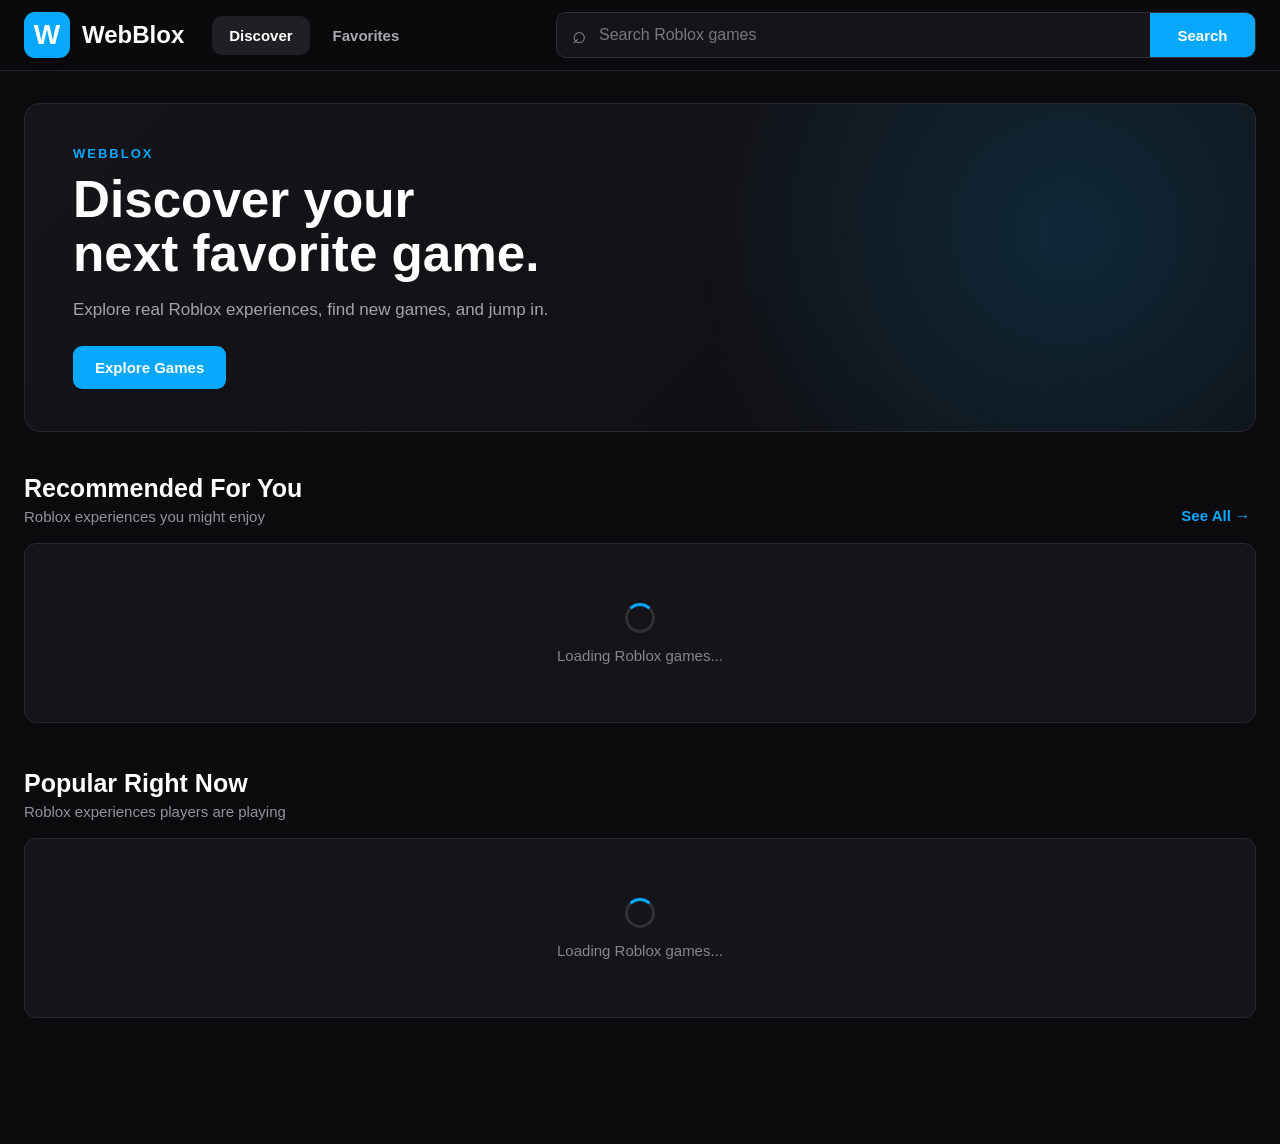
==== commit 0b06628c: "Update index.html" ====
--- a/index.html
+++ b/index.html
@@ -1,117 +1,106 @@
 <!DOCTYPE html>
 <html lang="en">
-
 <head>
     <meta charset="UTF-8">
-
-    <meta
-        name="viewport"
-        content="width=device-width, initial-scale=1.0"
-    >
+    <meta name="viewport" content="width=device-width, initial-scale=1.0">
 
     <title>WebBlox</title>
 
-    <link
-        rel="stylesheet"
-        href="style.css"
-    >
+    <link rel="stylesheet" href="style.css">
 </head>
 
 <body>
 
 <header class="topbar">
 
-    <div class="topbar-inner">
-
-        <a
-            class="logo"
-            href="#"
-            onclick="return goHome()"
-        >
-            <span class="logo-mark">
-                W
-            </span>
-
-            <span>
-                WebBlox
-            </span>
-        </a>
-
-        <nav class="main-nav">
+    <div class="brand">
+        <div class="brand-icon">W</div>
+        <span>WebBlox</span>
+    </div>
+
+    <nav class="nav">
+        <button class="nav-btn active" type="button">
+            Discover
+        </button>
+
+        <button class="nav-btn" type="button">
+            Favorites
+        </button>
+    </nav>
+
+    <div class="search-box">
+
+        <span class="search-icon">⌕</span>
+
+        <input
+            id="searchInput"
+            type="text"
+            placeholder="Search Roblox games"
+            autocomplete="off"
+        >
+
+        <button id="searchButton" type="button">
+            Search
+        </button>
+
+    </div>
+
+</header>
+
+
+<main>
+
+    <!-- HERO -->
+
+    <section class="hero">
+
+        <div class="hero-content">
+
+            <div class="hero-label">
+                WEBBLOX
+            </div>
+
+            <h1>
+                Discover your<br>
+                next favorite game.
+            </h1>
+
+            <p>
+                Explore real Roblox experiences,
+                find new games, and jump in.
+            </p>
 
             <button
-                id="discoverButton"
-                class="nav-button active"
+                class="hero-button"
                 type="button"
-                onclick="showDiscover()"
+                onclick="scrollToGames()"
             >
-                Discover
+                Explore Games
             </button>
 
-            <button
-                id="favoritesButton"
-                class="nav-button"
-                type="button"
-                onclick="showFavorites()"
-            >
-                Favorites
-            </button>
-
-        </nav>
-
-        <div class="search-box">
-
-            <span class="search-icon">
-                ⌕
-            </span>
-
-            <input
-                id="searchInput"
-                type="text"
-                placeholder="Search Roblox"
-                autocomplete="off"
-            >
-
-            <button
-                id="searchButton"
-                type="button"
-            >
-                Search
-            </button>
-
-        </div>
-
-    </div>
-
-</header>
-
-
-<main>
-
-    <!-- SEARCH -->
+        </div>
+
+    </section>
+
+
+    <!-- SEARCH RESULTS -->
 
     <section
         id="searchSection"
-        class="content-section hidden"
+        class="game-section hidden"
     >
 
         <div class="section-header">
 
             <div>
-
-                <h2>
-                    Search Results
-                </h2>
-
-                <p id="searchStatus">
-                </p>
-
+                <h2>Search Results</h2>
+                <p id="searchStatus"></p>
             </div>
 
             <button
-                id="clearSearchButton"
-                class="text-button"
+                class="clear-button"
                 type="button"
+                onclick="clearSearch()"
             >
                 Clear
             </button>
@@ -126,193 +115,69 @@
     </section>
 
 
-    <!-- DISCOVER -->
-
-    <div id="discoverPage">
-
-        <section class="hero">
-
-            <div class="hero-content">
-
-                <span class="hero-label">
-                    WEBBLOX
-                </span>
-
-                <h1>
-                    Discover your
-                    <br>
-                    next favorite game.
-                </h1>
-
-                <p>
-                    Explore real Roblox experiences,
-                    find popular games, and jump in.
-                </p>
-
-                <button
-                    id="exploreButton"
-                    class="hero-button"
-                    type="button"
-                >
-                    Explore Games
-                </button>
-
-            </div>
-
-        </section>
-
-
-        <!-- POPULAR -->
-
-        <section class="content-section">
-
-            <div class="section-header">
-
-                <div>
-
-                    <h2>
-                        Popular Right Now
-                    </h2>
-
-                    <p>
-                        The most played Roblox experiences
-                    </p>
-
-                </div>
-
-                <button
-                    class="text-button"
-                    type="button"
-                    onclick="scrollToSection('popularSection')"
-                >
-                    See All →
-                </button>
-
-            </div>
-
-            <div
-                id="popularGames"
-                class="game-grid"
+    <!-- RECOMMENDED -->
+
+    <section class="game-section">
+
+        <div class="section-header">
+
+            <div>
+                <h2>Recommended For You</h2>
+                <p>Roblox experiences you might enjoy</p>
+            </div>
+
+            <button
+                class="see-all"
+                type="button"
+                onclick="scrollToPopular()"
             >
-
-                <div class="loading-card">
-                    <div class="spinner"></div>
-                    <span>
-                        Loading popular Roblox games...
-                    </span>
-                </div>
-
-            </div>
-
-        </section>
-
-
-        <!-- TRENDING -->
-
-        <section
-            id="trendingSection"
-            class="content-section"
-        >
-
-            <div class="section-header">
-
-                <div>
-
-                    <h2>
-                        Trending Now
-                    </h2>
-
-                    <p>
-                        Games currently getting attention
-                    </p>
-
-                </div>
-
-            </div>
-
-            <div
-                id="trendingGames"
-                class="game-grid"
-            >
-
-                <div class="loading-card">
-                    <div class="spinner"></div>
-                    <span>
-                        Loading trending games...
-                    </span>
-                </div>
-
-            </div>
-
-        </section>
-
-
-        <!-- RECOMMENDED -->
-
-        <section class="content-section">
-
-            <div class="section-header">
-
-                <div>
-
-                    <h2>
-                        Recommended For You
-                    </h2>
-
-                    <p>
-                        Popular Roblox experiences you might enjoy
-                    </p>
-
-                </div>
-
-            </div>
-
-            <div
-                id="recommendedGames"
-                class="game-grid"
-            >
-
-                <div class="loading-card">
-                    <div class="spinner"></div>
-                    <span>
-                        Loading recommendations...
-                    </span>
-                </div>
-
-            </div>
-
-        </section>
-
-    </div>
-
-
-    <!-- FAVORITES -->
+                See All →
+            </button>
+
+        </div>
+
+        <div
+            id="recommendedGames"
+            class="game-grid"
+        >
+
+            <div class="loading-card">
+                <div class="spinner"></div>
+                <span>Loading Roblox games...</span>
+            </div>
+
+        </div>
+
+    </section>
+
+
+    <!-- POPULAR -->
 
     <section
-        id="favoritesPage"
-        class="content-section hidden"
+        id="popularSection"
+        class="game-section"
     >
 
         <div class="section-header">
 
             <div>
-
-                <h2>
-                    Favorites
-                </h2>
-
-                <p>
-                    Roblox experiences you saved
-                </p>
-
+                <h2>Popular Right Now</h2>
+                <p>Roblox experiences players are playing</p>
             </div>
 
         </div>
 
         <div
-            id="favoritesGames"
+            id="popularGames"
             class="game-grid"
-        ></div>
+        >
+
+            <div class="loading-card">
+                <div class="spinner"></div>
+                <span>Loading Roblox games...</span>
+            </div>
+
+        </div>
 
     </section>
 
@@ -337,7 +202,7 @@
         </p>
 
         <button
-            id="retryButton"
+            onclick="loadHome()"
             class="retry-button"
             type="button"
         >
@@ -364,8 +229,8 @@
     <div class="modal-card">
 
         <button
-            id="modalClose"
             class="modal-close"
+            onclick="closeGame()"
             type="button"
         >
             ×
@@ -381,24 +246,22 @@
         <div class="modal-content">
 
             <h2 id="modalTitle">
-                Roblox Experience
+                Game
             </h2>
 
             <p
                 id="modalCreator"
                 class="modal-creator"
-            >
-            </p>
+            ></p>
 
             <p
                 id="modalDescription"
                 class="modal-description"
-            >
-            </p>
-
-            <div class="modal-stats">
-
-                <div>
+            ></p>
+
+            <div class="stats">
+
+                <div class="stat">
                     <strong id="modalPlayers">
                         0
                     </strong>
@@ -408,7 +271,7 @@
                     </span>
                 </div>
 
-                <div>
+                <div class="stat">
                     <strong id="modalVisits">
                         0
                     </strong>
@@ -425,7 +288,7 @@
                 class="play-button"
                 type="button"
             >
-                ▶ Play
+                Play
             </button>
 
         </div>
@@ -435,8 +298,11 @@
 </div>
 
 
+<!-- =====================================================
+     WEBBLOX JAVASCRIPT
+     ===================================================== -->
+
 <script src="script.js"></script>
 
 </body>
-
 </html>
--- a/style.css
+++ b/style.css
@@ -1,31 +1,26 @@
 /* ============================================================
-   WEBBLOX
-   Roblox-inspired dark discovery UI
+   WebBlox — Roblox-style UI
+   Complete replacement style.css
    ============================================================ */
 
 * {
     box-sizing: border-box;
 }
-
 
 html {
     margin: 0;
     padding: 0;
-
     background: #0b0b0d;
-
+    color: #ffffff;
     scroll-behavior: smooth;
 }
-
 
 body {
     margin: 0;
     padding: 0;
-
     min-height: 100vh;
 
     background: #0b0b0d;
-
     color: #ffffff;
 
     font-family:
@@ -33,8 +28,9 @@
         Arial,
         Helvetica,
         sans-serif;
-}
-
+
+    overflow-x: hidden;
+}
 
 /* ============================================================
    HEADER
@@ -42,38 +38,29 @@
 
 .topbar {
     position: sticky;
-
     top: 0;
-
-    z-index: 100;
+    z-index: 1000;
 
     width: 100%;
 
-    background: #0b0b0d;
-
-    border-bottom:
-        1px solid #252529;
-}
-
-
-.topbar-inner {
-    width:
-        min(
-            1500px,
-            calc(100% - 40px)
-        );
-
-    min-height: 72px;
-
-    margin: auto;
-
-    display: flex;
+    background: rgba(11, 11, 13, 0.97);
+
+    border-bottom: 1px solid #252529;
+
+    backdrop-filter: blur(10px);
+}
+
+.topbar {
+    display: grid;
+
+    grid-template-columns: auto auto 1fr;
 
     align-items: center;
 
-    gap: 22px;
-}
-
+    gap: 28px;
+
+    padding: 12px 24px;
+}
 
 /* ============================================================
    BRAND
@@ -81,62 +68,53 @@
 
 .brand {
     display: flex;
-
     align-items: center;
 
     gap: 12px;
 
-    color: #ffffff;
-
-    text-decoration: none;
-
-    font-size: 25px;
-
+    white-space: nowrap;
+
+    color: #ffffff;
+
+    font-size: 24px;
     font-weight: 800;
-
-    flex-shrink: 0;
-}
-
+}
 
 .brand-icon {
-    width: 48px;
-
-    height: 48px;
-
-    display: grid;
-
-    place-items: center;
-
-    border-radius: 12px;
+    width: 46px;
+    height: 46px;
+
+    display: flex;
+    align-items: center;
+    justify-content: center;
+
+    border-radius: 11px;
 
     background: #08a8ff;
 
     color: #ffffff;
 
-    font-size: 29px;
-
+    font-size: 28px;
     font-weight: 900;
-}
-
-
-/* ============================================================
-   NAV
+
+    box-shadow: 0 2px 8px rgba(0, 0, 0, 0.25);
+}
+
+/* ============================================================
+   NAVIGATION
    ============================================================ */
 
 .nav {
     display: flex;
-
     align-items: center;
 
-    gap: 8px;
-}
-
+    gap: 6px;
+}
 
 .nav-btn {
     border: 0;
 
-    padding:
-        12px 20px;
+    padding: 11px 17px;
 
     border-radius: 10px;
 
@@ -144,239 +122,299 @@
 
     color: #a8a8ad;
 
-    font-size: 16px;
-
+    font-size: 15px;
     font-weight: 700;
 
     cursor: pointer;
-}
-
+
+    transition:
+        background 0.15s ease,
+        color 0.15s ease;
+}
 
 .nav-btn:hover {
     background: #19191d;
-
-    color: #ffffff;
-}
-
+    color: #ffffff;
+}
 
 .nav-btn.active {
     background: #202024;
-
-    color: #ffffff;
-}
-
+    color: #ffffff;
+}
 
 /* ============================================================
    SEARCH
    ============================================================ */
 
 .search-box {
-    flex: 1;
-
-    min-width: 240px;
-
-    max-width: 760px;
+    width: min(700px, 100%);
+
+    height: 46px;
+
+    display: flex;
+    align-items: center;
 
     margin-left: auto;
 
-    display: flex;
-
-    height: 50px;
-}
-
+    border: 1px solid #303035;
+
+    border-radius: 10px;
+
+    overflow: hidden;
+
+    background: #151519;
+}
 
 .search-icon {
-    width: 50px;
-
-    display: grid;
-
-    place-items: center;
-
-    background: #151519;
-
-    border:
-        1px solid #303035;
-
-    border-right: 0;
-
-    border-radius:
-        10px 0 0 10px;
-
-    color: #85858c;
-
-    font-size: 27px;
-}
-
+    flex: 0 0 auto;
+
+    padding-left: 15px;
+
+    color: #85858d;
+
+    font-size: 24px;
+
+    line-height: 1;
+}
 
 #searchInput {
     flex: 1;
 
+    width: 100%;
     min-width: 0;
 
-    border:
-        1px solid #303035;
-
-    border-left: 0;
-
-    border-right: 0;
-
-    outline: none;
-
-    background: #151519;
-
-    color: #ffffff;
-
-    font-size: 17px;
-
-    padding:
-        0 10px;
-}
-
+    height: 100%;
+
+    padding: 0 13px;
+
+    border: 0;
+    outline: 0;
+
+    background: transparent;
+
+    color: #ffffff;
+
+    font-size: 16px;
+}
 
 #searchInput::placeholder {
     color: #77777e;
 }
 
-
 #searchInput:focus {
-    border-color: #08a8ff;
-}
-
+    outline: none;
+}
 
 #searchButton {
-    width: 110px;
+    flex: 0 0 105px;
+
+    height: 100%;
 
     border: 0;
 
-    border-radius:
-        0 10px 10px 0;
-
     background: #08a8ff;
 
     color: #ffffff;
 
-    font-size: 16px;
-
+    font-size: 15px;
     font-weight: 800;
 
     cursor: pointer;
-}
-
+
+    transition: background 0.15s ease;
+}
 
 #searchButton:hover {
     background: #0096e6;
 }
 
-
 /* ============================================================
    MAIN
    ============================================================ */
 
 main {
-    width:
-        min(
-            1500px,
-            calc(100% - 40px)
+    width: min(1500px, calc(100% - 48px));
+
+    margin: 0 auto;
+
+    padding: 32px 0 80px;
+}
+
+/* ============================================================
+   HERO
+   ============================================================ */
+
+.hero {
+    min-height: 250px;
+
+    display: flex;
+    align-items: center;
+
+    margin-bottom: 42px;
+
+    border-radius: 16px;
+
+    background:
+        radial-gradient(
+            circle at 85% 40%,
+            rgba(8, 168, 255, 0.16),
+            transparent 35%
+        ),
+        linear-gradient(
+            135deg,
+            #151519,
+            #0f0f12
         );
 
-    margin: 0 auto;
-
-    padding:
-        32px 0 80px;
-}
-
-
-.section {
-    margin-bottom: 52px;
-}
-
+    border: 1px solid #29292f;
+
+    overflow: hidden;
+}
+
+.hero-content {
+    padding: 42px 48px;
+}
+
+.hero-label {
+    margin-bottom: 12px;
+
+    color: #08a8ff;
+
+    font-size: 13px;
+    font-weight: 900;
+
+    letter-spacing: 2px;
+}
+
+.hero h1 {
+    margin: 0 0 16px;
+
+    color: #ffffff;
+
+    font-size: clamp(34px, 4vw, 54px);
+
+    line-height: 1.05;
+
+    font-weight: 900;
+}
+
+.hero p {
+    max-width: 650px;
+
+    margin: 0 0 24px;
+
+    color: #a3a3aa;
+
+    font-size: 17px;
+
+    line-height: 1.5;
+}
+
+.hero-button {
+    padding: 13px 22px;
+
+    border: 0;
+
+    border-radius: 9px;
+
+    background: #08a8ff;
+
+    color: #ffffff;
+
+    font-size: 15px;
+    font-weight: 800;
+
+    cursor: pointer;
+
+    transition:
+        background 0.15s ease,
+        transform 0.15s ease;
+}
+
+.hero-button:hover {
+    background: #0096e6;
+
+    transform: translateY(-1px);
+}
+
+/* ============================================================
+   SECTIONS
+   ============================================================ */
+
+.game-section {
+    margin-bottom: 46px;
+}
 
 .section-header {
     display: flex;
 
     align-items: flex-end;
-
     justify-content: space-between;
 
     gap: 20px;
 
-    margin-bottom: 20px;
-}
-
-
-.section-header h1,
+    margin-bottom: 18px;
+}
+
+.section-header > div {
+    min-width: 0;
+}
+
 .section-header h2 {
-    margin: 0 0 7px;
-
-    color: #ffffff;
-
-    font-size: 32px;
-
-    line-height: 1.1;
-
+    margin: 0 0 5px;
+
+    color: #ffffff;
+
+    font-size: 25px;
     font-weight: 800;
 }
-
-
-.section-header h2 {
-    font-size: 30px;
-}
-
 
 .section-header p {
     margin: 0;
 
-    color: #9999a1;
-
-    font-size: 16px;
-}
-
-
-.see-all {
+    color: #929299;
+
+    font-size: 15px;
+}
+
+.see-all,
+.clear-button {
+    flex: 0 0 auto;
+
     border: 0;
 
     background: transparent;
 
     color: #08a8ff;
 
-    font-size: 16px;
-
+    font-size: 15px;
     font-weight: 800;
 
     cursor: pointer;
-
-    white-space: nowrap;
-}
-
-
-.see-all:hover {
-    color: #48bdff;
-
-    text-decoration: underline;
-}
-
-
-/* ============================================================
-   GRID
+}
+
+.see-all:hover,
+.clear-button:hover {
+    color: #55c6ff;
+}
+
+/* ============================================================
+   GAME GRID
    ============================================================ */
 
 .game-grid {
+    width: 100%;
+
     display: grid;
 
     grid-template-columns:
         repeat(
-            6,
-            minmax(
-                0,
-                1fr
-            )
+            5,
+            minmax(0, 1fr)
         );
 
     gap: 16px;
-
-    width: 100%;
-}
-
+}
 
 /* ============================================================
    GAME CARD
@@ -385,366 +423,339 @@
 .game-card {
     min-width: 0;
 
+    position: relative;
+
     overflow: hidden;
 
+    border: 1px solid #29292f;
+
+    border-radius: 11px;
+
     background: #151519;
 
-    border:
-        1px solid #29292f;
-
-    border-radius: 13px;
-
     cursor: pointer;
 
     transition:
-        transform .15s ease,
-        border-color .15s ease,
-        background .15s ease;
-
-    box-shadow:
-        0 2px 8px
-        rgba(
-            0,
-            0,
-            0,
-            .15
-        );
-}
-
+        transform 0.15s ease,
+        border-color 0.15s ease,
+        background 0.15s ease;
+
+    box-shadow: none;
+}
 
 .game-card:hover {
-    transform:
-        translateY(-3px);
-
-    border-color: #44444c;
+    transform: translateY(-3px);
+
+    border-color: #45454d;
 
     background: #19191e;
 }
 
-
-/* ============================================================
-   IMAGE
-   ============================================================ */
-
-.game-image-wrap {
-    position: relative;
-
+/* ============================================================
+   IMPORTANT:
+   THUMBNAIL CONTAINER
+   ============================================================ */
+
+.game-card > .game-thumbnail {
     width: 100%;
 
-    aspect-ratio:
-        16 / 9;
+    /*
+       Roblox experience thumbnails are wide.
+       Force the image into a 16:9 box.
+    */
+
+    aspect-ratio: 16 / 9;
+
+    height: auto;
+
+    min-height: 0;
+
+    display: block;
+
+    object-fit: cover;
+
+    object-position: center;
+
+    background: #202024;
+
+    border: 0;
+
+    margin: 0;
+
+    padding: 0;
+}
+
+/*
+   In case JavaScript or an older CSS rule gives the
+   thumbnail an unwanted fixed height.
+*/
+
+.game-thumbnail {
+    width: 100% !important;
+
+    height: auto !important;
+
+    aspect-ratio: 16 / 9;
+
+    object-fit: cover;
+
+    object-position: center;
+
+    display: block;
+}
+
+/* ============================================================
+   CARD BODY
+   ============================================================ */
+
+.game-card-body {
+    min-width: 0;
+
+    padding: 12px 12px 13px;
+}
+
+.game-card-body h3,
+.game-title {
+    margin: 0 0 6px;
 
     overflow: hidden;
 
-    background: #202024;
-}
-
-
-.game-thumbnail {
+    color: #ffffff;
+
+    font-size: 16px;
+    font-weight: 800;
+
+    line-height: 1.25;
+
+    white-space: nowrap;
+
+    text-overflow: ellipsis;
+}
+
+.game-creator {
+    min-width: 0;
+
+    margin: 0 0 12px;
+
+    overflow: hidden;
+
+    color: #8f8f97;
+
+    font-size: 13px;
+
+    line-height: 1.2;
+
+    white-space: nowrap;
+
+    text-overflow: ellipsis;
+}
+
+.game-stats {
     width: 100%;
 
-    height: 100%;
-
-    display: block;
-
-    object-fit: cover;
-}
-
-
-/* ============================================================
-   FAVORITE
-   ============================================================ */
-
-.favorite-button {
-    position: absolute;
-
-    top: 9px;
-
-    right: 9px;
-
-    width: 38px;
-
-    height: 38px;
-
-    display: grid;
-
-    place-items: center;
+    display: flex;
+
+    align-items: center;
+    justify-content: space-between;
+
+    gap: 8px;
+
+    color: #9c9ca4;
+
+    font-size: 12px;
+}
+
+.game-stats span {
+    min-width: 0;
+
+    overflow: hidden;
+
+    white-space: nowrap;
+
+    text-overflow: ellipsis;
+}
+
+/* ============================================================
+   LOADING CARD
+   ============================================================ */
+
+.loading-card {
+    min-height: 180px;
+
+    grid-column: 1 / -1;
+
+    display: flex;
+
+    flex-direction: column;
+
+    align-items: center;
+    justify-content: center;
+
+    gap: 14px;
+
+    border: 1px solid #29292f;
+
+    border-radius: 12px;
+
+    background: #151519;
+
+    color: #85858d;
+
+    font-size: 15px;
+}
+
+/* ============================================================
+   SPINNER
+   ============================================================ */
+
+.spinner {
+    width: 30px;
+    height: 30px;
+
+    border: 3px solid #303035;
+
+    border-top-color: #08a8ff;
+
+    border-radius: 50%;
+
+    animation: webblox-spin 0.8s linear infinite;
+}
+
+@keyframes webblox-spin {
+    to {
+        transform: rotate(360deg);
+    }
+}
+
+/* ============================================================
+   EMPTY CARD
+   ============================================================ */
+
+.empty-card {
+    min-height: 150px;
+
+    grid-column: 1 / -1;
+
+    display: flex;
+
+    align-items: center;
+    justify-content: center;
+
+    padding: 30px;
+
+    border: 1px solid #29292f;
+
+    border-radius: 12px;
+
+    background: #151519;
+
+    color: #85858d;
+
+    text-align: center;
+
+    font-size: 15px;
+}
+
+/* ============================================================
+   ERROR
+   ============================================================ */
+
+.error-box {
+    width: 100%;
+
+    min-height: 260px;
+
+    display: flex;
+
+    flex-direction: column;
+
+    align-items: center;
+    justify-content: center;
+
+    padding: 35px;
+
+    border: 1px solid #6e2929;
+
+    border-radius: 14px;
+
+    background: #151519;
+
+    text-align: center;
+}
+
+.error-icon {
+    width: 54px;
+    height: 54px;
+
+    display: flex;
+
+    align-items: center;
+    justify-content: center;
+
+    margin-bottom: 16px;
+
+    border-radius: 50%;
+
+    background: #451f1f;
+
+    color: #ff7373;
+
+    font-size: 25px;
+    font-weight: 900;
+}
+
+.error-box h2 {
+    margin: 0 0 9px;
+
+    color: #ffffff;
+
+    font-size: 25px;
+}
+
+.error-box p {
+    max-width: 650px;
+
+    margin: 0 0 20px;
+
+    color: #9d9da5;
+
+    font-size: 15px;
+
+    line-height: 1.5;
+}
+
+.retry-button {
+    padding: 12px 22px;
 
     border: 0;
 
-    border-radius: 50%;
-
-    background:
-        rgba(
-            0,
-            0,
-            0,
-            .72
-        );
-
-    color: #ffffff;
-
-    font-size: 22px;
+    border-radius: 9px;
+
+    background: #08a8ff;
+
+    color: #ffffff;
+
+    font-size: 15px;
+    font-weight: 800;
 
     cursor: pointer;
-
-    z-index: 5;
-}
-
-
-.favorite-button:hover {
-    background:
-        rgba(
-            0,
-            0,
-            0,
-            .92
-        );
-}
-
-
-/* ============================================================
-   CARD BODY
-   ============================================================ */
-
-.game-card-body {
-    padding: 13px;
-}
-
-
-.game-title {
-    margin: 0 0 7px;
-
-    overflow: hidden;
-
-    text-overflow: ellipsis;
-
-    white-space: nowrap;
-
-    color: #ffffff;
-
-    font-size: 17px;
-
-    line-height: 1.25;
-
-    font-weight: 800;
-}
-
-
-.game-creator {
-    margin: 0 0 17px;
-
-    overflow: hidden;
-
-    text-overflow: ellipsis;
-
-    white-space: nowrap;
-
-    color: #9c9ca3;
-
-    font-size: 14px;
-}
-
-
-.game-stats {
-    display: flex;
-
-    align-items: center;
-
-    justify-content: space-between;
-
-    gap: 8px;
-
-    color: #a7a7ae;
-
-    font-size: 13px;
-}
-
-
-.game-stats span {
-    overflow: hidden;
-
-    text-overflow: ellipsis;
-
-    white-space: nowrap;
-}
-
-
-/* ============================================================
-   LOADING
-   ============================================================ */
-
-.loading-card {
-    min-height: 220px;
-
-    grid-column:
-        1 / -1;
-
-    display: flex;
-
-    flex-direction: column;
-
-    align-items: center;
-
-    justify-content: center;
-
-    gap: 14px;
-
-    border:
-        1px solid #29292f;
-
-    border-radius: 13px;
-
-    background: #151519;
-
-    color: #8e8e96;
-}
-
-
-.spinner {
-    width: 32px;
-
-    height: 32px;
-
-    border:
-        3px solid #303035;
-
-    border-top-color:
-        #08a8ff;
-
-    border-radius: 50%;
-
-    animation:
-        spin .8s linear infinite;
-}
-
-
-@keyframes spin {
-
-    to {
-        transform:
-            rotate(360deg);
-    }
-
-}
-
-
-/* ============================================================
-   EMPTY
-   ============================================================ */
-
-.empty-card {
-    min-height: 180px;
-
-    grid-column:
-        1 / -1;
-
-    display: grid;
-
-    place-items: center;
-
-    padding: 30px;
-
-    border:
-        1px solid #29292f;
-
-    border-radius: 13px;
-
-    background: #151519;
-
-    color: #888890;
-
-    text-align: center;
-}
-
-
-/* ============================================================
-   ERROR
-   ============================================================ */
-
-.error-box {
-    padding: 45px;
-
-    margin-top: 30px;
-
-    text-align: center;
-
-    border:
-        1px solid #6e2929;
-
-    border-radius: 14px;
-
-    background: #151519;
-}
-
-
-.error-icon {
-    width: 60px;
-
-    height: 60px;
-
-    display: grid;
-
-    place-items: center;
-
-    margin:
-        0 auto 18px;
-
-    border-radius: 50%;
-
-    background: #451f1f;
-
-    color: #ff7373;
-
-    font-size: 28px;
-
-    font-weight: 900;
-}
-
-
-.error-box h2 {
-    margin: 0 0 10px;
-
-    font-size: 28px;
-}
-
-
-.error-box p {
-    max-width: 700px;
-
-    margin:
-        0 auto 22px;
-
-    color: #a6a6ad;
-
-    line-height: 1.5;
-}
-
-
-.retry-button {
-    border: 0;
-
-    padding:
-        13px 24px;
-
-    border-radius: 10px;
-
-    background: #08a8ff;
-
-    color: #ffffff;
-
-    font-size: 16px;
-
-    font-weight: 800;
-
-    cursor: pointer;
-}
-
+}
 
 .retry-button:hover {
     background: #0096e6;
 }
 
+/* ============================================================
+   SEARCH RESULTS
+   ============================================================ */
+
+#searchSection {
+    scroll-margin-top: 90px;
+}
+
+#popularSection {
+    scroll-margin-top: 90px;
+}
 
 /* ============================================================
    MODAL
@@ -755,102 +766,90 @@
 
     inset: 0;
 
-    z-index: 1000;
+    z-index: 2000;
 
     display: flex;
 
     align-items: center;
-
     justify-content: center;
 
-    padding: 20px;
-}
-
+    padding: 25px;
+}
+
+.modal.hidden {
+    display: none;
+}
 
 .modal-backdrop {
     position: absolute;
 
     inset: 0;
 
-    background:
-        rgba(
-            0,
-            0,
-            0,
-            .78
-        );
-}
-
+    background: rgba(0, 0, 0, 0.78);
+
+    backdrop-filter: blur(5px);
+}
 
 .modal-card {
     position: relative;
 
-    z-index: 2;
-
-    width:
-        min(
-            720px,
-            100%
-        );
-
-    overflow: hidden;
-
-    border:
-        1px solid #333339;
-
-    border-radius: 16px;
+    z-index: 1;
+
+    width: min(760px, 100%);
+
+    max-height: 90vh;
+
+    overflow: auto;
+
+    border: 1px solid #303035;
+
+    border-radius: 15px;
 
     background: #151519;
 
     box-shadow:
-        0 20px 80px
-        rgba(
-            0,
-            0,
-            0,
-            .65
-        );
-}
-
+        0 20px 70px rgba(0, 0, 0, 0.55);
+}
 
 .modal-close {
     position: absolute;
 
     top: 12px;
-
     right: 12px;
 
     z-index: 5;
 
-    width: 40px;
-
-    height: 40px;
+    width: 38px;
+    height: 38px;
+
+    display: flex;
+
+    align-items: center;
+    justify-content: center;
 
     border: 0;
 
     border-radius: 50%;
 
-    background:
-        rgba(
-            0,
-            0,
-            0,
-            .75
-        );
-
-    color: #ffffff;
-
-    font-size: 26px;
+    background: rgba(0, 0, 0, 0.75);
+
+    color: #ffffff;
+
+    font-size: 25px;
 
     cursor: pointer;
 }
 
+.modal-close:hover {
+    background: rgba(0, 0, 0, 0.95);
+}
 
 .modal-image {
     width: 100%;
 
-    aspect-ratio:
-        16 / 9;
+    aspect-ratio: 16 / 9;
+
+    height: auto;
 
     display: block;
 
@@ -859,297 +858,374 @@
     background: #202024;
 }
 
-
 .modal-content {
-    padding: 24px;
-}
-
+    padding: 22px;
+}
 
 .modal-content h2 {
-    margin: 0 0 8px;
-
-    font-size: 27px;
-}
-
+    margin: 0 0 7px;
+
+    color: #ffffff;
+
+    font-size: 26px;
+    font-weight: 800;
+}
 
 .modal-creator {
-    margin: 0 0 15px;
-
-    color: #08a8ff;
-
-    font-weight: 700;
-}
-
+    margin: 0 0 16px;
+
+    color: #8f8f97;
+
+    font-size: 14px;
+}
 
 .modal-description {
     margin: 0 0 22px;
 
-    color: #aaaab1;
-
-    line-height: 1.5;
-}
-
+    color: #b0b0b7;
+
+    font-size: 15px;
+
+    line-height: 1.55;
+}
 
 .stats {
     display: flex;
 
-    gap: 35px;
-
-    margin-bottom: 24px;
-}
-
+    gap: 12px;
+
+    margin-bottom: 22px;
+}
 
 .stat {
-    display: flex;
-
-    flex-direction: column;
-
-    gap: 3px;
-}
-
+    min-width: 120px;
+
+    padding: 13px;
+
+    border: 1px solid #29292f;
+
+    border-radius: 9px;
+
+    background: #111114;
+}
 
 .stat strong {
-    font-size: 20px;
-}
-
+    display: block;
+
+    margin-bottom: 3px;
+
+    color: #ffffff;
+
+    font-size: 18px;
+}
 
 .stat span {
-    color: #85858c;
-
-    font-size: 13px;
-}
-
+    color: #85858d;
+
+    font-size: 12px;
+}
 
 .play-button {
     width: 100%;
 
-    height: 50px;
+    height: 48px;
 
     border: 0;
 
-    border-radius: 10px;
+    border-radius: 9px;
 
     background: #08a8ff;
 
     color: #ffffff;
 
-    font-size: 17px;
-
+    font-size: 16px;
     font-weight: 800;
 
     cursor: pointer;
 }
-
 
 .play-button:hover {
     background: #0096e6;
 }
 
-
-/* ============================================================
-   UTILITIES
+/* ============================================================
+   HIDDEN
    ============================================================ */
 
 .hidden {
     display: none !important;
 }
 
-
-.modal-open {
+body.modal-open {
     overflow: hidden;
 }
 
-
-/* ============================================================
-   RESPONSIVE
-   ============================================================ */
-
-@media (
-    max-width: 1250px
-) {
-
+/* ============================================================
+   IMAGE FAILURE
+   ============================================================ */
+
+.game-thumbnail[src=""] {
+    background: #202024;
+}
+
+/* ============================================================
+   DESKTOP — LARGE
+   ============================================================ */
+
+@media (min-width: 1500px) {
     .game-grid {
         grid-template-columns:
             repeat(
-                5,
-                minmax(
-                    0,
-                    1fr
-                )
+                6,
+                minmax(0, 1fr)
             );
     }
-
-}
-
-
-@media (
-    max-width: 1050px
-) {
-
-    .topbar-inner {
-        width:
-            calc(
-                100% - 24px
-            );
-    }
-
-
-    main {
-        width:
-            calc(
-                100% - 24px
-            );
-    }
-
+}
+
+/* ============================================================
+   DESKTOP — NORMAL
+   ============================================================ */
+
+@media (max-width: 1250px) {
+    .topbar {
+        grid-template-columns: auto 1fr;
+
+        gap: 15px;
+    }
+
+    .nav {
+        order: 2;
+    }
+
+    .search-box {
+        order: 3;
+
+        grid-column: 1 / -1;
+
+        width: 100%;
+
+        margin-left: 0;
+    }
 
     .game-grid {
         grid-template-columns:
             repeat(
                 4,
-                minmax(
-                    0,
-                    1fr
-                )
+                minmax(0, 1fr)
             );
     }
-
-
-    .search-box {
-        max-width: 500px;
-    }
-
-}
-
-
-@media (
-    max-width: 800px
-) {
-
-    .topbar-inner {
-        flex-wrap: wrap;
-
-        padding:
-            10px 0;
-    }
-
-
-    .search-box {
-        order: 3;
-
-        width: 100%;
-
-        max-width: none;
-
-        margin: 0 0 5px;
-    }
-
+}
+
+/* ============================================================
+   TABLET
+   ============================================================ */
+
+@media (max-width: 950px) {
+    main {
+        width: calc(100% - 32px);
+
+        padding-top: 24px;
+    }
+
+    .topbar {
+        padding: 10px 16px;
+    }
+
+    .brand {
+        font-size: 21px;
+    }
+
+    .brand-icon {
+        width: 42px;
+        height: 42px;
+
+        font-size: 25px;
+    }
 
     .game-grid {
         grid-template-columns:
             repeat(
                 3,
-                minmax(
-                    0,
-                    1fr
-                )
+                minmax(0, 1fr)
             );
-    }
-
-}
-
-
-@media (
-    max-width: 600px
-) {
-
-    .topbar-inner {
-        width:
-            calc(
-                100% - 16px
-            );
-    }
-
+
+        gap: 13px;
+    }
+
+    .hero-content {
+        padding: 34px;
+    }
+
+    .hero h1 {
+        font-size: 38px;
+    }
+}
+
+/* ============================================================
+   MOBILE
+   ============================================================ */
+
+@media (max-width: 650px) {
+    .topbar {
+        display: flex;
+
+        flex-wrap: wrap;
+
+        padding: 10px 12px;
+
+        gap: 8px;
+    }
+
+    .brand {
+        flex: 1;
+
+        font-size: 20px;
+    }
+
+    .brand-icon {
+        width: 39px;
+        height: 39px;
+
+        border-radius: 10px;
+
+        font-size: 23px;
+    }
+
+    .nav {
+        width: 100%;
+
+        order: 3;
+    }
+
+    .nav-btn {
+        flex: 1;
+
+        padding: 9px 10px;
+    }
+
+    .search-box {
+        order: 2;
+
+        width: 100%;
+
+        height: 44px;
+    }
+
+    #searchButton {
+        flex-basis: 90px;
+    }
 
     main {
-        width:
-            calc(
-                100% - 16px
-            );
-
-        padding-top: 22px;
-    }
-
-
-    .brand {
+        width: calc(100% - 20px);
+
+        padding-top: 18px;
+    }
+
+    .hero {
+        min-height: 220px;
+
+        margin-bottom: 30px;
+    }
+
+    .hero-content {
+        padding: 28px 22px;
+    }
+
+    .hero h1 {
+        font-size: 32px;
+    }
+
+    .hero p {
+        font-size: 15px;
+    }
+
+    .section-header {
+        align-items: center;
+    }
+
+    .section-header h2 {
         font-size: 21px;
     }
 
-
-    .brand-icon {
-        width: 42px;
-
-        height: 42px;
-
-        font-size: 25px;
-    }
-
-
-    .nav-btn {
-        padding:
-            9px 13px;
-    }
-
-
-    .section-header {
-        align-items: flex-start;
-    }
-
-
-    .section-header h1,
-    .section-header h2 {
-        font-size: 25px;
-    }
-
-
     .section-header p {
-        font-size: 14px;
-    }
-
+        font-size: 13px;
+    }
 
     .game-grid {
         grid-template-columns:
             repeat(
                 2,
-                minmax(
-                    0,
-                    1fr
-                )
+                minmax(0, 1fr)
             );
 
         gap: 10px;
     }
 
+    .game-card {
+        border-radius: 9px;
+    }
 
     .game-card-body {
+        padding: 9px;
+    }
+
+    .game-card-body h3,
+    .game-title {
+        font-size: 14px;
+    }
+
+    .game-creator {
+        margin-bottom: 9px;
+
+        font-size: 11px;
+    }
+
+    .game-stats {
+        font-size: 10px;
+    }
+
+    .modal {
         padding: 10px;
     }
 
-
+    .modal-card {
+        max-height: 94vh;
+    }
+
+    .modal-content {
+        padding: 17px;
+    }
+}
+
+/* ============================================================
+   VERY SMALL SCREENS
+   ============================================================ */
+
+@media (max-width: 400px) {
+    .game-grid {
+        grid-template-columns:
+            repeat(
+                2,
+                minmax(0, 1fr)
+            );
+
+        gap: 8px;
+    }
+
+    .game-card-body {
+        padding: 8px;
+    }
+
+    .game-card-body h3,
     .game-title {
-        font-size: 15px;
-    }
-
-
-    .game-creator,
+        font-size: 13px;
+    }
+
+    .game-creator {
+        font-size: 10px;
+    }
+
     .game-stats {
-        font-size: 12px;
-    }
-
-
-    .favorite-button {
-        width: 34px;
-
-        height: 34px;
-    }
-
-}
+        font-size: 9px;
+    }
+}
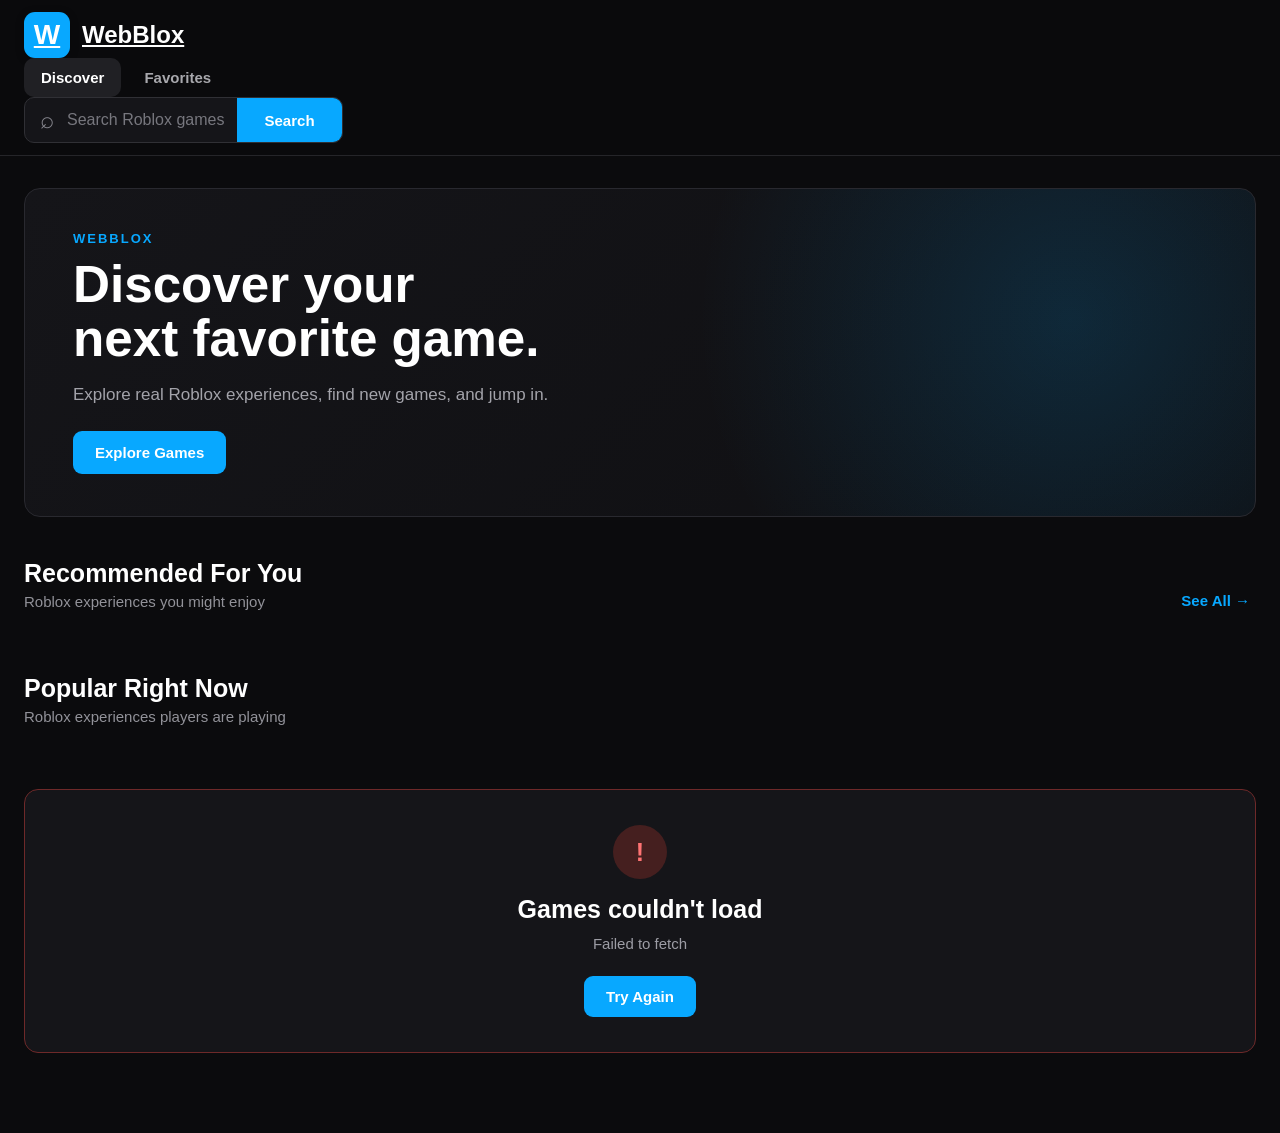
==== commit c2764b14: "Update index.html" ====
--- a/index.html
+++ b/index.html
@@ -11,178 +11,246 @@
 
 <body>
 
+<!-- ============================================================
+     TOP BAR
+     ============================================================ -->
+
 <header class="topbar">
 
-    <div class="brand">
-        <div class="brand-icon">W</div>
-        <span>WebBlox</span>
+    <div class="topbar-inner">
+
+        <a class="brand" href="#" id="homeButton">
+            <div class="brand-icon">W</div>
+            <span>WebBlox</span>
+        </a>
+
+        <nav class="nav">
+
+            <button
+                class="nav-btn active"
+                id="discoverButton"
+                type="button"
+            >
+                Discover
+            </button>
+
+            <button
+                class="nav-btn"
+                id="favoritesButton"
+                type="button"
+            >
+                Favorites
+            </button>
+
+        </nav>
+
+        <div class="search-box">
+
+            <span class="search-icon">⌕</span>
+
+            <input
+                id="searchInput"
+                type="text"
+                placeholder="Search Roblox games"
+                autocomplete="off"
+            >
+
+            <button
+                id="searchButton"
+                type="button"
+            >
+                Search
+            </button>
+
+        </div>
+
     </div>
 
-    <nav class="nav">
-        <button class="nav-btn active" type="button">
-            Discover
-        </button>
-
-        <button class="nav-btn" type="button">
-            Favorites
-        </button>
-    </nav>
-
-    <div class="search-box">
-
-        <span class="search-icon">⌕</span>
-
-        <input
-            id="searchInput"
-            type="text"
-            placeholder="Search Roblox games"
-            autocomplete="off"
+</header>
+
+
+<!-- ============================================================
+     MAIN
+     ============================================================ -->
+
+<main>
+
+    <!-- ========================================================
+         DISCOVER PAGE
+         ======================================================== -->
+
+    <div id="discoverPage">
+
+        <!-- HERO -->
+
+        <section class="hero">
+
+            <div class="hero-content">
+
+                <div class="hero-label">
+                    WEBBLOX
+                </div>
+
+                <h1>
+                    Discover your<br>
+                    next favorite game.
+                </h1>
+
+                <p>
+                    Explore real Roblox experiences,
+                    find new games, and jump in.
+                </p>
+
+                <button
+                    class="hero-button"
+                    id="exploreButton"
+                    type="button"
+                >
+                    Explore Games
+                </button>
+
+            </div>
+
+        </section>
+
+
+        <!-- SEARCH RESULTS -->
+
+        <section
+            id="searchSection"
+            class="game-section hidden"
         >
 
-        <button id="searchButton" type="button">
-            Search
-        </button>
+            <div class="section-header">
+
+                <div>
+                    <h2>Search Results</h2>
+                    <p id="searchStatus"></p>
+                </div>
+
+                <button
+                    class="clear-button"
+                    id="clearSearchButton"
+                    type="button"
+                >
+                    Clear
+                </button>
+
+            </div>
+
+            <div
+                id="searchGames"
+                class="game-grid"
+            ></div>
+
+        </section>
+
+
+        <!-- RECOMMENDED -->
+
+        <section
+            id="recommendedSection"
+            class="game-section"
+        >
+
+            <div class="section-header">
+
+                <div>
+                    <h2>Recommended For You</h2>
+                    <p>Roblox experiences you might enjoy</p>
+                </div>
+
+                <button
+                    class="see-all"
+                    id="seeAllButton"
+                    type="button"
+                >
+                    See All →
+                </button>
+
+            </div>
+
+            <div
+                id="recommendedGames"
+                class="game-grid"
+            >
+
+                <div class="loading-card">
+                    <div class="spinner"></div>
+                    <span>Loading Roblox games...</span>
+                </div>
+
+            </div>
+
+        </section>
+
+
+        <!-- POPULAR -->
+
+        <section
+            id="popularSection"
+            class="game-section"
+        >
+
+            <div class="section-header">
+
+                <div>
+                    <h2>Popular Right Now</h2>
+                    <p>Roblox experiences players are playing</p>
+                </div>
+
+            </div>
+
+            <div
+                id="popularGames"
+                class="game-grid"
+            >
+
+                <div class="loading-card">
+                    <div class="spinner"></div>
+                    <span>Loading Roblox games...</span>
+                </div>
+
+            </div>
+
+        </section>
 
     </div>
 
-</header>
-
-
-<main>
-
-    <!-- HERO -->
-
-    <section class="hero">
-
-        <div class="hero-content">
-
-            <div class="hero-label">
-                WEBBLOX
-            </div>
-
-            <h1>
-                Discover your<br>
-                next favorite game.
-            </h1>
-
-            <p>
-                Explore real Roblox experiences,
-                find new games, and jump in.
-            </p>
-
-            <button
-                class="hero-button"
-                type="button"
-                onclick="scrollToGames()"
-            >
-                Explore Games
-            </button>
-
-        </div>
-
-    </section>
-
-
-    <!-- SEARCH RESULTS -->
-
-    <section
-        id="searchSection"
-        class="game-section hidden"
+
+    <!-- ========================================================
+         FAVORITES PAGE
+         ======================================================== -->
+
+    <div
+        id="favoritesPage"
+        class="hidden"
     >
 
-        <div class="section-header">
-
-            <div>
-                <h2>Search Results</h2>
-                <p id="searchStatus"></p>
-            </div>
-
-            <button
-                class="clear-button"
-                type="button"
-                onclick="clearSearch()"
-            >
-                Clear
-            </button>
-
-        </div>
-
-        <div
-            id="searchGames"
-            class="game-grid"
-        ></div>
-
-    </section>
-
-
-    <!-- RECOMMENDED -->
-
-    <section class="game-section">
-
-        <div class="section-header">
-
-            <div>
-                <h2>Recommended For You</h2>
-                <p>Roblox experiences you might enjoy</p>
-            </div>
-
-            <button
-                class="see-all"
-                type="button"
-                onclick="scrollToPopular()"
-            >
-                See All →
-            </button>
-
-        </div>
-
-        <div
-            id="recommendedGames"
-            class="game-grid"
-        >
-
-            <div class="loading-card">
-                <div class="spinner"></div>
-                <span>Loading Roblox games...</span>
-            </div>
-
-        </div>
-
-    </section>
-
-
-    <!-- POPULAR -->
-
-    <section
-        id="popularSection"
-        class="game-section"
-    >
-
-        <div class="section-header">
-
-            <div>
-                <h2>Popular Right Now</h2>
-                <p>Roblox experiences players are playing</p>
-            </div>
-
-        </div>
-
-        <div
-            id="popularGames"
-            class="game-grid"
-        >
-
-            <div class="loading-card">
-                <div class="spinner"></div>
-                <span>Loading Roblox games...</span>
-            </div>
-
-        </div>
-
-    </section>
-
-
-    <!-- ERROR -->
+        <section class="game-section favorites-page">
+
+            <div class="section-header">
+
+                <div>
+                    <h2>Your Favorites</h2>
+                    <p>Roblox experiences you saved</p>
+                </div>
+
+            </div>
+
+            <div
+                id="favoritesGames"
+                class="game-grid"
+            ></div>
+
+        </section>
+
+    </div>
+
+
+    <!-- ========================================================
+         ERROR
+         ======================================================== -->
 
     <section
         id="errorSection"
@@ -202,7 +270,7 @@
         </p>
 
         <button
-            onclick="loadHome()"
+            id="retryButton"
             class="retry-button"
             type="button"
         >
@@ -214,7 +282,9 @@
 </main>
 
 
-<!-- GAME MODAL -->
+<!-- ============================================================
+     GAME MODAL
+     ============================================================ -->
 
 <div
     id="gameModal"
@@ -223,45 +293,55 @@
 
     <div
         class="modal-backdrop"
-        onclick="closeGame()"
+        id="modalBackdrop"
     ></div>
 
     <div class="modal-card">
 
         <button
             class="modal-close"
-            onclick="closeGame()"
+            id="modalClose"
             type="button"
+            aria-label="Close"
         >
             ×
         </button>
 
-        <img
-            id="modalImage"
-            class="modal-image"
-            src=""
-            alt=""
-        >
+        <div class="modal-image-wrap">
+
+            <img
+                id="modalImage"
+                class="modal-image"
+                src=""
+                alt=""
+            >
+
+        </div>
 
         <div class="modal-content">
 
             <h2 id="modalTitle">
-                Game
+                Roblox Experience
             </h2>
 
             <p
                 id="modalCreator"
                 class="modal-creator"
-            ></p>
+            >
+                By Roblox
+            </p>
 
             <p
                 id="modalDescription"
                 class="modal-description"
-            ></p>
+            >
+                No description available.
+            </p>
 
             <div class="stats">
 
                 <div class="stat">
+
                     <strong id="modalPlayers">
                         0
                     </strong>
@@ -269,9 +349,11 @@
                     <span>
                         Playing
                     </span>
+
                 </div>
 
                 <div class="stat">
+
                     <strong id="modalVisits">
                         0
                     </strong>
@@ -279,17 +361,30 @@
                     <span>
                         Visits
                     </span>
-                </div>
-
-            </div>
-
-            <button
-                id="playButton"
-                class="play-button"
-                type="button"
-            >
-                Play
-            </button>
+
+                </div>
+
+            </div>
+
+            <div class="modal-actions">
+
+                <button
+                    id="favoriteModalButton"
+                    class="favorite-modal-button"
+                    type="button"
+                >
+                    ♡ Favorite
+                </button>
+
+                <button
+                    id="playButton"
+                    class="play-button"
+                    type="button"
+                >
+                    ▶ Play
+                </button>
+
+            </div>
 
         </div>
 
@@ -298,9 +393,9 @@
 </div>
 
 
-<!-- =====================================================
-     WEBBLOX JAVASCRIPT
-     ===================================================== -->
+<!-- ============================================================
+     JAVASCRIPT
+     ============================================================ -->
 
 <script src="script.js"></script>
 
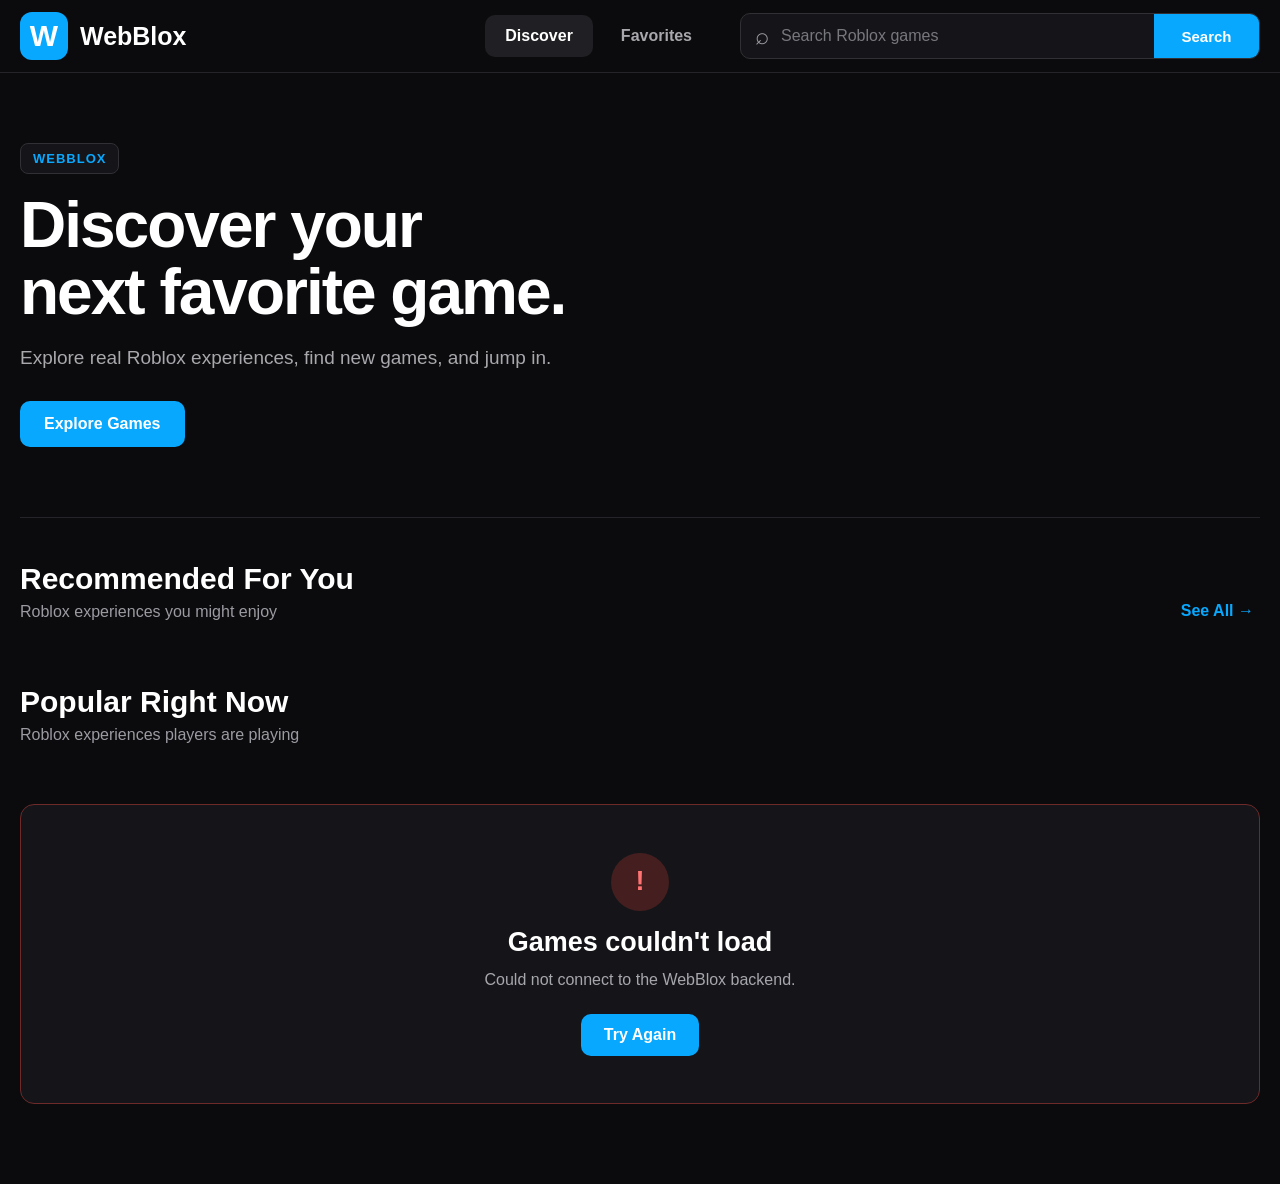
==== commit 73850cd3: "Update index.html" ====
--- a/index.html
+++ b/index.html
@@ -399,5 +399,8 @@
 
 <script src="script.js"></script>
 
+<!-- WebBlox Games system -->
+<script src="games.js"></script>
+
 </body>
 </html>
--- a/style.css
+++ b/style.css
@@ -1,6 +1,5 @@
 /* ============================================================
-   WebBlox — Roblox-style UI
-   Complete replacement style.css
+   WebBlox
    ============================================================ */
 
 * {
@@ -11,7 +10,6 @@
     margin: 0;
     padding: 0;
     background: #0b0b0d;
-    color: #ffffff;
     scroll-behavior: smooth;
 }
 
@@ -28,93 +26,117 @@
         Arial,
         Helvetica,
         sans-serif;
-
-    overflow-x: hidden;
-}
-
-/* ============================================================
-   HEADER
+}
+
+body.modal-open {
+    overflow: hidden;
+}
+
+
+/* ============================================================
+   UTILITIES
+   ============================================================ */
+
+.hidden {
+    display: none !important;
+}
+
+
+/* ============================================================
+   TOP BAR
    ============================================================ */
 
 .topbar {
+    width: 100%;
+
+    background: #0b0b0d;
+
+    border-bottom: 1px solid #252529;
+
     position: sticky;
     top: 0;
-    z-index: 1000;
-
-    width: 100%;
-
-    background: rgba(11, 11, 13, 0.97);
-
-    border-bottom: 1px solid #252529;
-
-    backdrop-filter: blur(10px);
-}
-
-.topbar {
+
+    z-index: 100;
+}
+
+.topbar-inner {
+    width: min(
+        1500px,
+        calc(100% - 40px)
+    );
+
+    min-height: 72px;
+
+    margin: 0 auto;
+
+    display: flex;
+
+    align-items: center;
+
+    gap: 20px;
+}
+
+
+/* ============================================================
+   BRAND
+   ============================================================ */
+
+.brand {
+    display: flex;
+
+    align-items: center;
+
+    gap: 12px;
+
+    color: #ffffff;
+
+    text-decoration: none;
+
+    font-size: 25px;
+
+    font-weight: 800;
+
+    flex-shrink: 0;
+}
+
+.brand-icon {
+    width: 48px;
+    height: 48px;
+
+    border-radius: 12px;
+
     display: grid;
 
-    grid-template-columns: auto auto 1fr;
+    place-items: center;
+
+    background: #08a8ff;
+
+    color: #ffffff;
+
+    font-size: 30px;
+
+    font-weight: 900;
+}
+
+
+/* ============================================================
+   NAV
+   ============================================================ */
+
+.nav {
+    display: flex;
 
     align-items: center;
 
-    gap: 28px;
-
-    padding: 12px 24px;
-}
-
-/* ============================================================
-   BRAND
-   ============================================================ */
-
-.brand {
-    display: flex;
-    align-items: center;
-
-    gap: 12px;
-
-    white-space: nowrap;
-
-    color: #ffffff;
-
-    font-size: 24px;
-    font-weight: 800;
-}
-
-.brand-icon {
-    width: 46px;
-    height: 46px;
-
-    display: flex;
-    align-items: center;
-    justify-content: center;
-
-    border-radius: 11px;
-
-    background: #08a8ff;
-
-    color: #ffffff;
-
-    font-size: 28px;
-    font-weight: 900;
-
-    box-shadow: 0 2px 8px rgba(0, 0, 0, 0.25);
-}
-
-/* ============================================================
-   NAVIGATION
-   ============================================================ */
-
-.nav {
-    display: flex;
-    align-items: center;
-
-    gap: 6px;
+    gap: 8px;
+
+    margin-left: auto;
 }
 
 .nav-btn {
     border: 0;
 
-    padding: 11px 17px;
+    padding: 12px 20px;
 
     border-radius: 10px;
 
@@ -122,213 +144,222 @@
 
     color: #a8a8ad;
 
-    font-size: 15px;
+    font-size: 16px;
+
     font-weight: 700;
 
     cursor: pointer;
-
-    transition:
-        background 0.15s ease,
-        color 0.15s ease;
 }
 
 .nav-btn:hover {
     background: #19191d;
+
     color: #ffffff;
 }
 
 .nav-btn.active {
     background: #202024;
-    color: #ffffff;
-}
+
+    color: #ffffff;
+}
+
 
 /* ============================================================
    SEARCH
    ============================================================ */
 
 .search-box {
-    width: min(700px, 100%);
+    width: min(
+        520px,
+        42vw
+    );
 
     height: 46px;
 
     display: flex;
+
     align-items: center;
 
-    margin-left: auto;
-
     border: 1px solid #303035;
 
     border-radius: 10px;
 
+    background: #151519;
+
     overflow: hidden;
 
+    margin-left: 8px;
+}
+
+.search-icon {
+    padding-left: 14px;
+
+    color: #9b9ba2;
+
+    font-size: 24px;
+
+    line-height: 1;
+}
+
+.search-box input {
+    flex: 1;
+
+    min-width: 0;
+
+    height: 100%;
+
+    padding: 0 12px;
+
+    border: 0;
+
+    outline: none;
+
+    background: transparent;
+
+    color: #ffffff;
+
+    font-size: 16px;
+}
+
+.search-box input::placeholder {
+    color: #77777e;
+}
+
+.search-box:focus-within {
+    border-color: #08a8ff;
+}
+
+.search-box button {
+    height: 100%;
+
+    width: 105px;
+
+    border: 0;
+
+    background: #08a8ff;
+
+    color: #ffffff;
+
+    font-size: 15px;
+
+    font-weight: 800;
+
+    cursor: pointer;
+}
+
+.search-box button:hover {
+    background: #0096e6;
+}
+
+
+/* ============================================================
+   MAIN
+   ============================================================ */
+
+main {
+    width: min(
+        1500px,
+        calc(100% - 40px)
+    );
+
+    margin: 0 auto;
+
+    padding-bottom: 80px;
+}
+
+
+/* ============================================================
+   HERO
+   ============================================================ */
+
+.hero {
+    min-height: 430px;
+
+    display: flex;
+
+    align-items: center;
+
+    position: relative;
+
+    overflow: hidden;
+
+    border-bottom: 1px solid #252529;
+}
+
+.hero-content {
+    padding: 70px 0;
+
+    max-width: 700px;
+}
+
+.hero-label {
+    display: inline-flex;
+
+    align-items: center;
+
+    padding: 7px 12px;
+
+    margin-bottom: 18px;
+
+    border: 1px solid #303035;
+
+    border-radius: 8px;
+
     background: #151519;
-}
-
-.search-icon {
-    flex: 0 0 auto;
-
-    padding-left: 15px;
-
-    color: #85858d;
-
-    font-size: 24px;
-
-    line-height: 1;
-}
-
-#searchInput {
-    flex: 1;
-
-    width: 100%;
-    min-width: 0;
-
-    height: 100%;
-
-    padding: 0 13px;
+
+    color: #08a8ff;
+
+    font-size: 13px;
+
+    font-weight: 900;
+
+    letter-spacing: 1px;
+}
+
+.hero h1 {
+    margin: 0 0 18px;
+
+    color: #ffffff;
+
+    font-size: clamp(
+        42px,
+        5vw,
+        68px
+    );
+
+    line-height: 1.04;
+
+    font-weight: 850;
+
+    letter-spacing: -2px;
+}
+
+.hero p {
+    margin: 0 0 28px;
+
+    color: #a8a8ad;
+
+    font-size: 19px;
+
+    line-height: 1.6;
+}
+
+.hero-button {
+    padding: 14px 24px;
 
     border: 0;
-    outline: 0;
-
-    background: transparent;
+
+    border-radius: 10px;
+
+    background: #08a8ff;
 
     color: #ffffff;
 
     font-size: 16px;
-}
-
-#searchInput::placeholder {
-    color: #77777e;
-}
-
-#searchInput:focus {
-    outline: none;
-}
-
-#searchButton {
-    flex: 0 0 105px;
-
-    height: 100%;
-
-    border: 0;
-
-    background: #08a8ff;
-
-    color: #ffffff;
-
-    font-size: 15px;
+
     font-weight: 800;
 
     cursor: pointer;
-
-    transition: background 0.15s ease;
-}
-
-#searchButton:hover {
-    background: #0096e6;
-}
-
-/* ============================================================
-   MAIN
-   ============================================================ */
-
-main {
-    width: min(1500px, calc(100% - 48px));
-
-    margin: 0 auto;
-
-    padding: 32px 0 80px;
-}
-
-/* ============================================================
-   HERO
-   ============================================================ */
-
-.hero {
-    min-height: 250px;
-
-    display: flex;
-    align-items: center;
-
-    margin-bottom: 42px;
-
-    border-radius: 16px;
-
-    background:
-        radial-gradient(
-            circle at 85% 40%,
-            rgba(8, 168, 255, 0.16),
-            transparent 35%
-        ),
-        linear-gradient(
-            135deg,
-            #151519,
-            #0f0f12
-        );
-
-    border: 1px solid #29292f;
-
-    overflow: hidden;
-}
-
-.hero-content {
-    padding: 42px 48px;
-}
-
-.hero-label {
-    margin-bottom: 12px;
-
-    color: #08a8ff;
-
-    font-size: 13px;
-    font-weight: 900;
-
-    letter-spacing: 2px;
-}
-
-.hero h1 {
-    margin: 0 0 16px;
-
-    color: #ffffff;
-
-    font-size: clamp(34px, 4vw, 54px);
-
-    line-height: 1.05;
-
-    font-weight: 900;
-}
-
-.hero p {
-    max-width: 650px;
-
-    margin: 0 0 24px;
-
-    color: #a3a3aa;
-
-    font-size: 17px;
-
-    line-height: 1.5;
-}
-
-.hero-button {
-    padding: 13px 22px;
-
-    border: 0;
-
-    border-radius: 9px;
-
-    background: #08a8ff;
-
-    color: #ffffff;
-
-    font-size: 15px;
-    font-weight: 800;
-
-    cursor: pointer;
-
-    transition:
-        background 0.15s ease,
-        transform 0.15s ease;
 }
 
 .hero-button:hover {
@@ -337,84 +368,108 @@
     transform: translateY(-1px);
 }
 
+
 /* ============================================================
    SECTIONS
    ============================================================ */
 
 .game-section {
-    margin-bottom: 46px;
+    margin-top: 44px;
+
+    scroll-margin-top: 90px;
 }
 
 .section-header {
     display: flex;
 
     align-items: flex-end;
+
     justify-content: space-between;
 
     gap: 20px;
 
-    margin-bottom: 18px;
-}
-
-.section-header > div {
-    min-width: 0;
+    margin-bottom: 20px;
 }
 
 .section-header h2 {
-    margin: 0 0 5px;
-
-    color: #ffffff;
-
-    font-size: 25px;
+    margin: 0 0 7px;
+
+    color: #ffffff;
+
+    font-size: 30px;
+
     font-weight: 800;
 }
 
 .section-header p {
     margin: 0;
 
-    color: #929299;
-
-    font-size: 15px;
-}
-
-.see-all,
+    color: #9b9ba2;
+
+    font-size: 16px;
+}
+
+.see-all {
+    border: 0;
+
+    background: transparent;
+
+    color: #08a8ff;
+
+    font-size: 16px;
+
+    font-weight: 800;
+
+    cursor: pointer;
+
+    white-space: nowrap;
+}
+
+.see-all:hover {
+    color: #ffffff;
+}
+
 .clear-button {
-    flex: 0 0 auto;
-
-    border: 0;
-
-    background: transparent;
-
-    color: #08a8ff;
-
-    font-size: 15px;
-    font-weight: 800;
+    padding: 10px 17px;
+
+    border: 1px solid #303035;
+
+    border-radius: 9px;
+
+    background: #151519;
+
+    color: #ffffff;
+
+    font-size: 14px;
+
+    font-weight: 700;
 
     cursor: pointer;
 }
 
-.see-all:hover,
 .clear-button:hover {
-    color: #55c6ff;
-}
+    background: #202024;
+}
+
 
 /* ============================================================
    GAME GRID
    ============================================================ */
 
 .game-grid {
-    width: 100%;
-
     display: grid;
 
     grid-template-columns:
         repeat(
-            5,
+            6,
             minmax(0, 1fr)
         );
 
     gap: 16px;
-}
+
+    width: 100%;
+}
+
 
 /* ============================================================
    GAME CARD
@@ -423,15 +478,13 @@
 .game-card {
     min-width: 0;
 
-    position: relative;
-
     overflow: hidden;
 
+    background: #151519;
+
     border: 1px solid #29292f;
 
-    border-radius: 11px;
-
-    background: #151519;
+    border-radius: 13px;
 
     cursor: pointer;
 
@@ -439,8 +492,6 @@
         transform 0.15s ease,
         border-color 0.15s ease,
         background 0.15s ease;
-
-    box-shadow: none;
 }
 
 .game-card:hover {
@@ -451,166 +502,207 @@
     background: #19191e;
 }
 
-/* ============================================================
-   IMPORTANT:
-   THUMBNAIL CONTAINER
-   ============================================================ */
-
-.game-card > .game-thumbnail {
+
+/* ============================================================
+   IMAGE
+   ============================================================ */
+
+.game-image-wrap {
+    position: relative;
+
     width: 100%;
 
-    /*
-       Roblox experience thumbnails are wide.
-       Force the image into a 16:9 box.
-    */
-
     aspect-ratio: 16 / 9;
 
-    height: auto;
-
-    min-height: 0;
+    overflow: hidden;
+
+    background: #202024;
+}
+
+.game-thumbnail {
+    width: 100%;
+    height: 100%;
 
     display: block;
 
     object-fit: cover;
 
-    object-position: center;
-
-    background: #202024;
+    transition:
+        transform 0.2s ease;
+}
+
+.game-card:hover .game-thumbnail {
+    transform: scale(1.025);
+}
+
+.image-failed::after {
+    content: "No image";
+
+    position: absolute;
+
+    inset: 0;
+
+    display: grid;
+
+    place-items: center;
+
+    color: #77777e;
+
+    font-size: 14px;
+}
+
+
+/* ============================================================
+   FAVORITE BUTTON
+   ============================================================ */
+
+.favorite-button {
+    position: absolute;
+
+    top: 9px;
+
+    right: 9px;
+
+    width: 36px;
+    height: 36px;
+
+    display: grid;
+
+    place-items: center;
 
     border: 0;
 
-    margin: 0;
-
-    padding: 0;
-}
-
-/*
-   In case JavaScript or an older CSS rule gives the
-   thumbnail an unwanted fixed height.
-*/
-
-.game-thumbnail {
-    width: 100% !important;
-
-    height: auto !important;
-
-    aspect-ratio: 16 / 9;
-
-    object-fit: cover;
-
-    object-position: center;
-
-    display: block;
-}
+    border-radius: 50%;
+
+    background:
+        rgba(
+            0,
+            0,
+            0,
+            0.75
+        );
+
+    color: #ffffff;
+
+    font-size: 21px;
+
+    line-height: 1;
+
+    cursor: pointer;
+
+    z-index: 5;
+}
+
+.favorite-button:hover {
+    background:
+        rgba(
+            0,
+            0,
+            0,
+            0.95
+        );
+}
+
+.favorite-button.favorited {
+    color: #ff4f70;
+}
+
 
 /* ============================================================
    CARD BODY
    ============================================================ */
 
 .game-card-body {
-    min-width: 0;
-
-    padding: 12px 12px 13px;
-}
-
-.game-card-body h3,
+    padding: 13px;
+}
+
 .game-title {
-    margin: 0 0 6px;
+    margin: 0 0 7px;
 
     overflow: hidden;
 
+    white-space: nowrap;
+
+    text-overflow: ellipsis;
+
     color: #ffffff;
 
     font-size: 16px;
+
     font-weight: 800;
 
-    line-height: 1.25;
+    line-height: 1.3;
+}
+
+.game-creator {
+    margin: 0 0 16px;
+
+    overflow: hidden;
 
     white-space: nowrap;
 
     text-overflow: ellipsis;
-}
-
-.game-creator {
-    min-width: 0;
-
-    margin: 0 0 12px;
-
+
+    color: #9b9ba2;
+
+    font-size: 13px;
+}
+
+.game-stats {
+    display: flex;
+
+    justify-content: space-between;
+
+    gap: 8px;
+
+    color: #a8a8ae;
+
+    font-size: 12px;
+}
+
+.game-stats span {
     overflow: hidden;
 
-    color: #8f8f97;
-
-    font-size: 13px;
-
-    line-height: 1.2;
-
     white-space: nowrap;
 
     text-overflow: ellipsis;
 }
 
-.game-stats {
-    width: 100%;
-
-    display: flex;
+
+/* ============================================================
+   LOADING
+   ============================================================ */
+
+.loading-card {
+    grid-column: 1 / -1;
+
+    min-height: 220px;
+
+    display: flex;
+
+    flex-direction: column;
 
     align-items: center;
-    justify-content: space-between;
-
-    gap: 8px;
-
-    color: #9c9ca4;
-
-    font-size: 12px;
-}
-
-.game-stats span {
-    min-width: 0;
-
-    overflow: hidden;
-
-    white-space: nowrap;
-
-    text-overflow: ellipsis;
-}
-
-/* ============================================================
-   LOADING CARD
-   ============================================================ */
-
-.loading-card {
-    min-height: 180px;
-
-    grid-column: 1 / -1;
-
-    display: flex;
-
-    flex-direction: column;
-
-    align-items: center;
+
     justify-content: center;
 
     gap: 14px;
 
     border: 1px solid #29292f;
 
-    border-radius: 12px;
+    border-radius: 14px;
 
     background: #151519;
 
-    color: #85858d;
-
-    font-size: 15px;
-}
-
-/* ============================================================
-   SPINNER
-   ============================================================ */
+    color: #929299;
+
+    font-size: 16px;
+}
 
 .spinner {
-    width: 30px;
-    height: 30px;
+    width: 35px;
+
+    height: 35px;
 
     border: 3px solid #303035;
 
@@ -618,60 +710,101 @@
 
     border-radius: 50%;
 
-    animation: webblox-spin 0.8s linear infinite;
-}
-
-@keyframes webblox-spin {
+    animation:
+        spin 0.8s linear infinite;
+}
+
+@keyframes spin {
     to {
         transform: rotate(360deg);
     }
 }
 
-/* ============================================================
-   EMPTY CARD
+
+/* ============================================================
+   EMPTY
    ============================================================ */
 
 .empty-card {
-    min-height: 150px;
-
     grid-column: 1 / -1;
 
+    min-height: 180px;
+
     display: flex;
 
     align-items: center;
+
     justify-content: center;
 
     padding: 30px;
 
     border: 1px solid #29292f;
 
-    border-radius: 12px;
+    border-radius: 14px;
 
     background: #151519;
 
-    color: #85858d;
+    color: #929299;
 
     text-align: center;
 
-    font-size: 15px;
-}
+    font-size: 16px;
+}
+
+.favorites-empty {
+    flex-direction: column;
+
+    gap: 6px;
+}
+
+.favorites-empty h3 {
+    margin: 0;
+
+    color: #ffffff;
+
+    font-size: 21px;
+}
+
+.favorites-empty p {
+    margin: 0;
+
+    color: #929299;
+}
+
+.empty-heart {
+    color: #08a8ff;
+
+    font-size: 42px;
+
+    margin-bottom: 4px;
+}
+
+.error-inline {
+    color: #ff8585;
+
+    border-color: #5d2929;
+}
+
 
 /* ============================================================
    ERROR
    ============================================================ */
 
 .error-box {
-    width: 100%;
-
-    min-height: 260px;
+    margin-top: 40px;
+
+    min-height: 300px;
 
     display: flex;
 
     flex-direction: column;
 
     align-items: center;
+
     justify-content: center;
 
+    text-align: center;
+
     padding: 35px;
 
     border: 1px solid #6e2929;
@@ -679,18 +812,15 @@
     border-radius: 14px;
 
     background: #151519;
-
-    text-align: center;
 }
 
 .error-icon {
-    width: 54px;
-    height: 54px;
-
-    display: flex;
-
-    align-items: center;
-    justify-content: center;
+    width: 58px;
+    height: 58px;
+
+    display: grid;
+
+    place-items: center;
 
     margin-bottom: 16px;
 
@@ -700,42 +830,44 @@
 
     color: #ff7373;
 
-    font-size: 25px;
+    font-size: 27px;
+
     font-weight: 900;
 }
 
 .error-box h2 {
-    margin: 0 0 9px;
-
-    color: #ffffff;
-
-    font-size: 25px;
+    margin: 0 0 10px;
+
+    color: #ffffff;
+
+    font-size: 27px;
 }
 
 .error-box p {
     max-width: 650px;
 
-    margin: 0 0 20px;
-
-    color: #9d9da5;
-
-    font-size: 15px;
+    margin: 0 0 22px;
+
+    color: #a6a6ad;
+
+    font-size: 16px;
 
     line-height: 1.5;
 }
 
 .retry-button {
-    padding: 12px 22px;
+    padding: 12px 23px;
 
     border: 0;
 
-    border-radius: 9px;
+    border-radius: 10px;
 
     background: #08a8ff;
 
     color: #ffffff;
 
-    font-size: 15px;
+    font-size: 16px;
+
     font-weight: 800;
 
     cursor: pointer;
@@ -745,17 +877,6 @@
     background: #0096e6;
 }
 
-/* ============================================================
-   SEARCH RESULTS
-   ============================================================ */
-
-#searchSection {
-    scroll-margin-top: 90px;
-}
-
-#popularSection {
-    scroll-margin-top: 90px;
-}
 
 /* ============================================================
    MODAL
@@ -766,18 +887,15 @@
 
     inset: 0;
 
-    z-index: 2000;
+    z-index: 1000;
 
     display: flex;
 
     align-items: center;
+
     justify-content: center;
 
     padding: 25px;
-}
-
-.modal.hidden {
-    display: none;
 }
 
 .modal-backdrop {
@@ -785,81 +903,108 @@
 
     inset: 0;
 
-    background: rgba(0, 0, 0, 0.78);
-
-    backdrop-filter: blur(5px);
+    background:
+        rgba(
+            0,
+            0,
+            0,
+            0.78
+        );
+
+    backdrop-filter:
+        blur(5px);
 }
 
 .modal-card {
     position: relative;
 
-    z-index: 1;
-
-    width: min(760px, 100%);
-
-    max-height: 90vh;
+    z-index: 2;
+
+    width: min(
+        760px,
+        100%
+    );
+
+    max-height: calc(
+        100vh - 50px
+    );
 
     overflow: auto;
 
-    border: 1px solid #303035;
-
-    border-radius: 15px;
+    border: 1px solid #34343a;
+
+    border-radius: 16px;
 
     background: #151519;
 
     box-shadow:
-        0 20px 70px rgba(0, 0, 0, 0.55);
+        0 25px 80px
+        rgba(
+            0,
+            0,
+            0,
+            0.6
+        );
+}
+
+.modal-image-wrap {
+    width: 100%;
+
+    aspect-ratio: 16 / 7;
+
+    overflow: hidden;
+
+    background: #202024;
+}
+
+.modal-image {
+    width: 100%;
+    height: 100%;
+
+    object-fit: cover;
+
+    display: block;
 }
 
 .modal-close {
     position: absolute;
 
-    top: 12px;
-    right: 12px;
+    top: 13px;
+
+    right: 13px;
 
     z-index: 5;
 
-    width: 38px;
-    height: 38px;
-
-    display: flex;
-
-    align-items: center;
-    justify-content: center;
+    width: 40px;
+    height: 40px;
 
     border: 0;
 
     border-radius: 50%;
 
-    background: rgba(0, 0, 0, 0.75);
-
-    color: #ffffff;
-
-    font-size: 25px;
+    background:
+        rgba(
+            0,
+            0,
+            0,
+            0.8
+        );
+
+    color: #ffffff;
+
+    font-size: 27px;
+
+    line-height: 1;
 
     cursor: pointer;
 }
 
 .modal-close:hover {
-    background: rgba(0, 0, 0, 0.95);
-}
-
-.modal-image {
-    width: 100%;
-
-    aspect-ratio: 16 / 9;
-
-    height: auto;
-
-    display: block;
-
-    object-fit: cover;
-
-    background: #202024;
+    background: #000000;
 }
 
 .modal-content {
-    padding: 22px;
+    padding: 24px;
 }
 
 .modal-content h2 {
@@ -867,144 +1012,152 @@
 
     color: #ffffff;
 
-    font-size: 26px;
+    font-size: 28px;
+}
+
+.modal-creator {
+    margin: 0 0 17px;
+
+    color: #08a8ff;
+
+    font-size: 15px;
+
+    font-weight: 700;
+}
+
+.modal-description {
+    margin: 0 0 24px;
+
+    color: #a8a8ad;
+
+    font-size: 15px;
+
+    line-height: 1.6;
+}
+
+.stats {
+    display: flex;
+
+    gap: 35px;
+
+    margin-bottom: 22px;
+}
+
+.stat {
+    display: flex;
+
+    flex-direction: column;
+
+    gap: 3px;
+}
+
+.stat strong {
+    color: #ffffff;
+
+    font-size: 21px;
+}
+
+.stat span {
+    color: #8d8d94;
+
+    font-size: 13px;
+}
+
+.modal-actions {
+    display: flex;
+
+    gap: 10px;
+}
+
+.play-button,
+.favorite-modal-button {
+    min-height: 47px;
+
+    padding: 0 23px;
+
+    border: 0;
+
+    border-radius: 10px;
+
+    font-size: 16px;
+
     font-weight: 800;
-}
-
-.modal-creator {
-    margin: 0 0 16px;
-
-    color: #8f8f97;
-
-    font-size: 14px;
-}
-
-.modal-description {
-    margin: 0 0 22px;
-
-    color: #b0b0b7;
-
-    font-size: 15px;
-
-    line-height: 1.55;
-}
-
-.stats {
-    display: flex;
-
-    gap: 12px;
-
-    margin-bottom: 22px;
-}
-
-.stat {
-    min-width: 120px;
-
-    padding: 13px;
-
-    border: 1px solid #29292f;
-
-    border-radius: 9px;
-
-    background: #111114;
-}
-
-.stat strong {
-    display: block;
-
-    margin-bottom: 3px;
-
-    color: #ffffff;
-
-    font-size: 18px;
-}
-
-.stat span {
-    color: #85858d;
-
-    font-size: 12px;
+
+    cursor: pointer;
 }
 
 .play-button {
-    width: 100%;
-
-    height: 48px;
-
-    border: 0;
-
-    border-radius: 9px;
+    flex: 1;
 
     background: #08a8ff;
 
     color: #ffffff;
-
-    font-size: 16px;
-    font-weight: 800;
-
-    cursor: pointer;
 }
 
 .play-button:hover {
     background: #0096e6;
 }
 
-/* ============================================================
-   HIDDEN
-   ============================================================ */
-
-.hidden {
-    display: none !important;
-}
-
-body.modal-open {
-    overflow: hidden;
-}
-
-/* ============================================================
-   IMAGE FAILURE
-   ============================================================ */
-
-.game-thumbnail[src=""] {
-    background: #202024;
-}
-
-/* ============================================================
-   DESKTOP — LARGE
-   ============================================================ */
-
-@media (min-width: 1500px) {
+.favorite-modal-button {
+    background: #252529;
+
+    color: #ffffff;
+}
+
+.favorite-modal-button:hover {
+    background: #303035;
+}
+
+.favorite-modal-button.favorited {
+    color: #ff4f70;
+}
+
+
+/* ============================================================
+   RESPONSIVE
+   ============================================================ */
+
+@media (max-width: 1250px) {
+
     .game-grid {
         grid-template-columns:
             repeat(
-                6,
+                5,
                 minmax(0, 1fr)
             );
     }
-}
-
-/* ============================================================
-   DESKTOP — NORMAL
-   ============================================================ */
-
-@media (max-width: 1250px) {
-    .topbar {
-        grid-template-columns: auto 1fr;
-
-        gap: 15px;
-    }
-
-    .nav {
-        order: 2;
+
+}
+
+
+@media (max-width: 1050px) {
+
+    .topbar-inner {
+        width: calc(
+            100% - 24px
+        );
+
+        flex-wrap: wrap;
+
+        padding: 10px 0;
     }
 
     .search-box {
         order: 3;
 
-        grid-column: 1 / -1;
-
         width: 100%;
 
         margin-left: 0;
+    }
+
+    .nav {
+        margin-left: auto;
+    }
+
+    main {
+        width: calc(
+            100% - 24px
+        );
     }
 
     .game-grid {
@@ -1014,33 +1167,11 @@
                 minmax(0, 1fr)
             );
     }
-}
-
-/* ============================================================
-   TABLET
-   ============================================================ */
-
-@media (max-width: 950px) {
-    main {
-        width: calc(100% - 32px);
-
-        padding-top: 24px;
-    }
-
-    .topbar {
-        padding: 10px 16px;
-    }
-
-    .brand {
-        font-size: 21px;
-    }
-
-    .brand-icon {
-        width: 42px;
-        height: 42px;
-
-        font-size: 25px;
-    }
+
+}
+
+
+@media (max-width: 800px) {
 
     .game-grid {
         grid-template-columns:
@@ -1048,107 +1179,40 @@
                 3,
                 minmax(0, 1fr)
             );
-
-        gap: 13px;
-    }
-
-    .hero-content {
-        padding: 34px;
+    }
+
+    .hero {
+        min-height: 350px;
     }
 
     .hero h1 {
-        font-size: 38px;
-    }
-}
-
-/* ============================================================
-   MOBILE
-   ============================================================ */
-
-@media (max-width: 650px) {
-    .topbar {
-        display: flex;
-
-        flex-wrap: wrap;
-
-        padding: 10px 12px;
-
-        gap: 8px;
-    }
+        font-size: 43px;
+    }
+
+}
+
+
+@media (max-width: 600px) {
 
     .brand {
-        flex: 1;
-
-        font-size: 20px;
+        font-size: 21px;
     }
 
     .brand-icon {
-        width: 39px;
-        height: 39px;
-
-        border-radius: 10px;
-
-        font-size: 23px;
+        width: 42px;
+        height: 42px;
+
+        font-size: 26px;
     }
 
     .nav {
         width: 100%;
 
-        order: 3;
+        margin-left: 0;
     }
 
     .nav-btn {
         flex: 1;
-
-        padding: 9px 10px;
-    }
-
-    .search-box {
-        order: 2;
-
-        width: 100%;
-
-        height: 44px;
-    }
-
-    #searchButton {
-        flex-basis: 90px;
-    }
-
-    main {
-        width: calc(100% - 20px);
-
-        padding-top: 18px;
-    }
-
-    .hero {
-        min-height: 220px;
-
-        margin-bottom: 30px;
-    }
-
-    .hero-content {
-        padding: 28px 22px;
-    }
-
-    .hero h1 {
-        font-size: 32px;
-    }
-
-    .hero p {
-        font-size: 15px;
-    }
-
-    .section-header {
-        align-items: center;
-    }
-
-    .section-header h2 {
-        font-size: 21px;
-    }
-
-    .section-header p {
-        font-size: 13px;
     }
 
     .game-grid {
@@ -1161,27 +1225,50 @@
         gap: 10px;
     }
 
-    .game-card {
-        border-radius: 9px;
+    .hero {
+        min-height: 330px;
+    }
+
+    .hero-content {
+        padding: 45px 0;
+    }
+
+    .hero h1 {
+        font-size: 37px;
+
+        letter-spacing: -1px;
+    }
+
+    .hero p {
+        font-size: 16px;
+    }
+
+    .section-header {
+        align-items: flex-start;
+    }
+
+    .section-header h2 {
+        font-size: 25px;
     }
 
     .game-card-body {
-        padding: 9px;
-    }
-
-    .game-card-body h3,
+        padding: 10px;
+    }
+
     .game-title {
         font-size: 14px;
     }
 
-    .game-creator {
-        margin-bottom: 9px;
-
+    .game-creator,
+    .game-stats {
         font-size: 11px;
     }
 
-    .game-stats {
-        font-size: 10px;
+    .favorite-button {
+        width: 32px;
+        height: 32px;
+
+        font-size: 18px;
     }
 
     .modal {
@@ -1189,43 +1276,21 @@
     }
 
     .modal-card {
-        max-height: 94vh;
+        max-height: calc(
+            100vh - 20px
+        );
     }
 
     .modal-content {
-        padding: 17px;
-    }
-}
-
-/* ============================================================
-   VERY SMALL SCREENS
-   ============================================================ */
-
-@media (max-width: 400px) {
-    .game-grid {
-        grid-template-columns:
-            repeat(
-                2,
-                minmax(0, 1fr)
-            );
-
-        gap: 8px;
-    }
-
-    .game-card-body {
-        padding: 8px;
-    }
-
-    .game-card-body h3,
-    .game-title {
-        font-size: 13px;
-    }
-
-    .game-creator {
-        font-size: 10px;
-    }
-
-    .game-stats {
-        font-size: 9px;
-    }
-}
+        padding: 18px;
+    }
+
+    .modal-content h2 {
+        font-size: 23px;
+    }
+
+    .modal-actions {
+        flex-direction: column;
+    }
+
+}
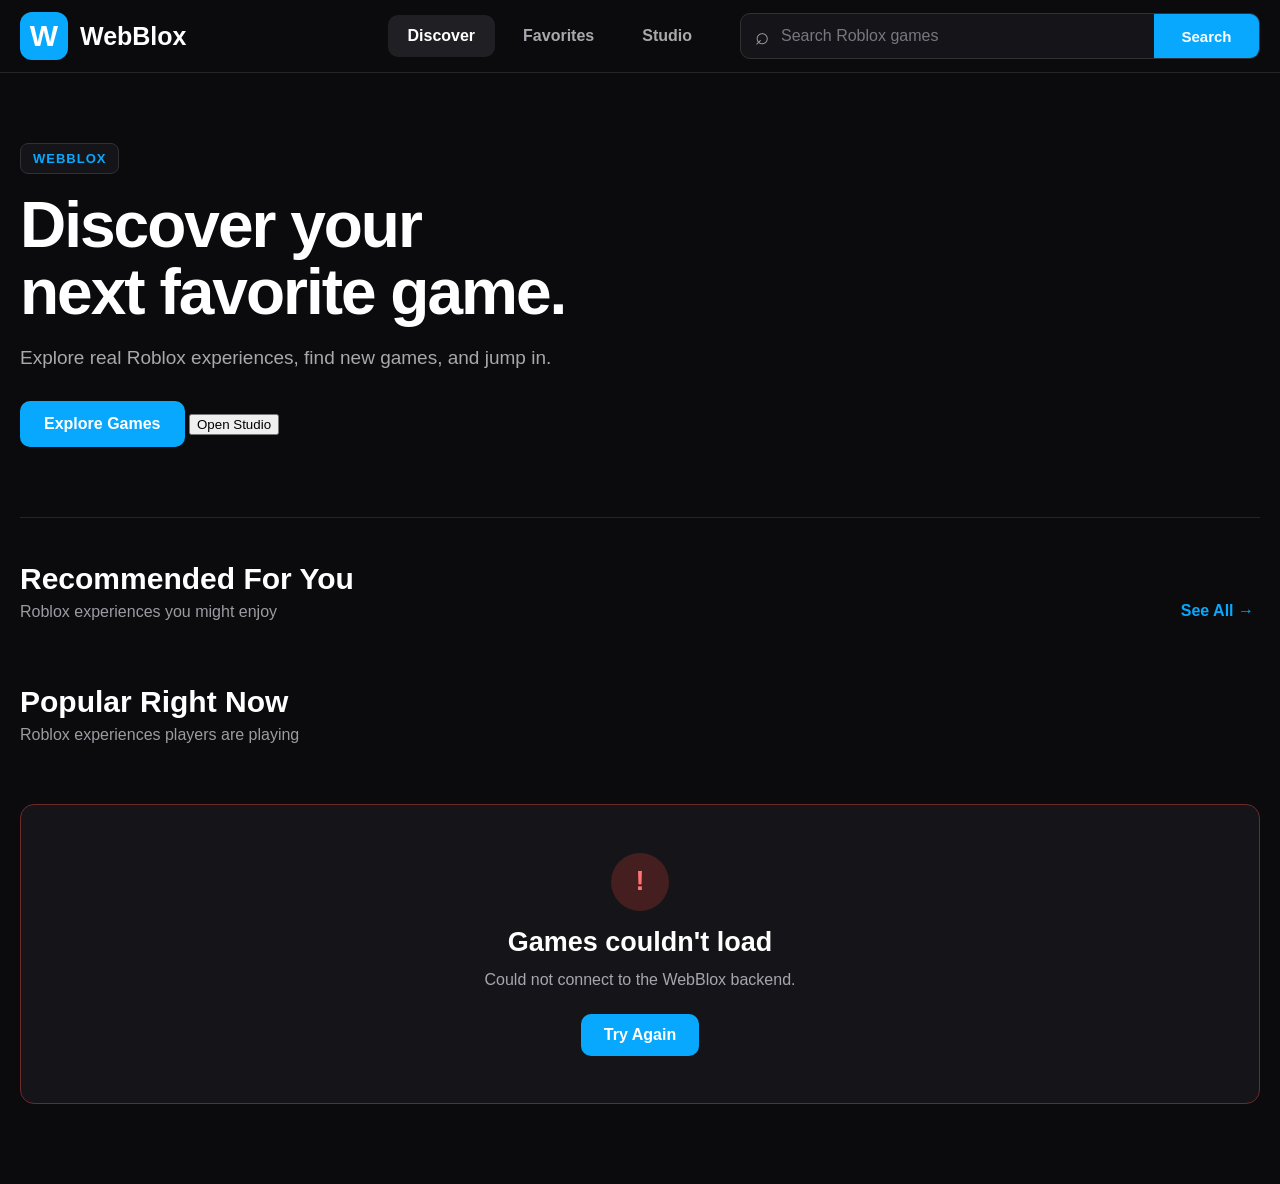
==== commit 29e500f0: "Update index.html" ====
--- a/index.html
+++ b/index.html
@@ -11,10 +11,6 @@
 
 <body>
 
-<!-- ============================================================
-     TOP BAR
-     ============================================================ -->
-
 <header class="topbar">
 
     <div class="topbar-inner">
@@ -40,6 +36,14 @@
                 type="button"
             >
                 Favorites
+            </button>
+
+            <button
+                class="nav-btn studio-nav-btn"
+                id="studioButton"
+                type="button"
+            >
+                Studio
             </button>
 
         </nav>
@@ -69,19 +73,9 @@
 </header>
 
 
-<!-- ============================================================
-     MAIN
-     ============================================================ -->
-
 <main>
 
-    <!-- ========================================================
-         DISCOVER PAGE
-         ======================================================== -->
-
     <div id="discoverPage">
-
-        <!-- HERO -->
 
         <section class="hero">
 
@@ -101,20 +95,30 @@
                     find new games, and jump in.
                 </p>
 
-                <button
-                    class="hero-button"
-                    id="exploreButton"
-                    type="button"
-                >
-                    Explore Games
-                </button>
-
-            </div>
-
-        </section>
-
-
-        <!-- SEARCH RESULTS -->
+                <div class="hero-actions">
+
+                    <button
+                        class="hero-button"
+                        id="exploreButton"
+                        type="button"
+                    >
+                        Explore Games
+                    </button>
+
+                    <button
+                        class="hero-studio-button"
+                        id="heroStudioButton"
+                        type="button"
+                    >
+                        Open Studio
+                    </button>
+
+                </div>
+
+            </div>
+
+        </section>
+
 
         <section
             id="searchSection"
@@ -146,8 +150,6 @@
         </section>
 
 
-        <!-- RECOMMENDED -->
-
         <section
             id="recommendedSection"
             class="game-section"
@@ -185,8 +187,6 @@
         </section>
 
 
-        <!-- POPULAR -->
-
         <section
             id="popularSection"
             class="game-section"
@@ -217,10 +217,6 @@
 
     </div>
 
-
-    <!-- ========================================================
-         FAVORITES PAGE
-         ======================================================== -->
 
     <div
         id="favoritesPage"
@@ -248,10 +244,6 @@
     </div>
 
 
-    <!-- ========================================================
-         ERROR
-         ======================================================== -->
-
     <section
         id="errorSection"
         class="error-box hidden"
@@ -281,10 +273,6 @@
 
 </main>
 
-
-<!-- ============================================================
-     GAME MODAL
-     ============================================================ -->
 
 <div
     id="gameModal"
@@ -393,13 +381,7 @@
 </div>
 
 
-<!-- ============================================================
-     JAVASCRIPT
-     ============================================================ -->
-
 <script src="script.js"></script>
-
-<!-- WebBlox Games system -->
 <script src="games.js"></script>
 
 </body>
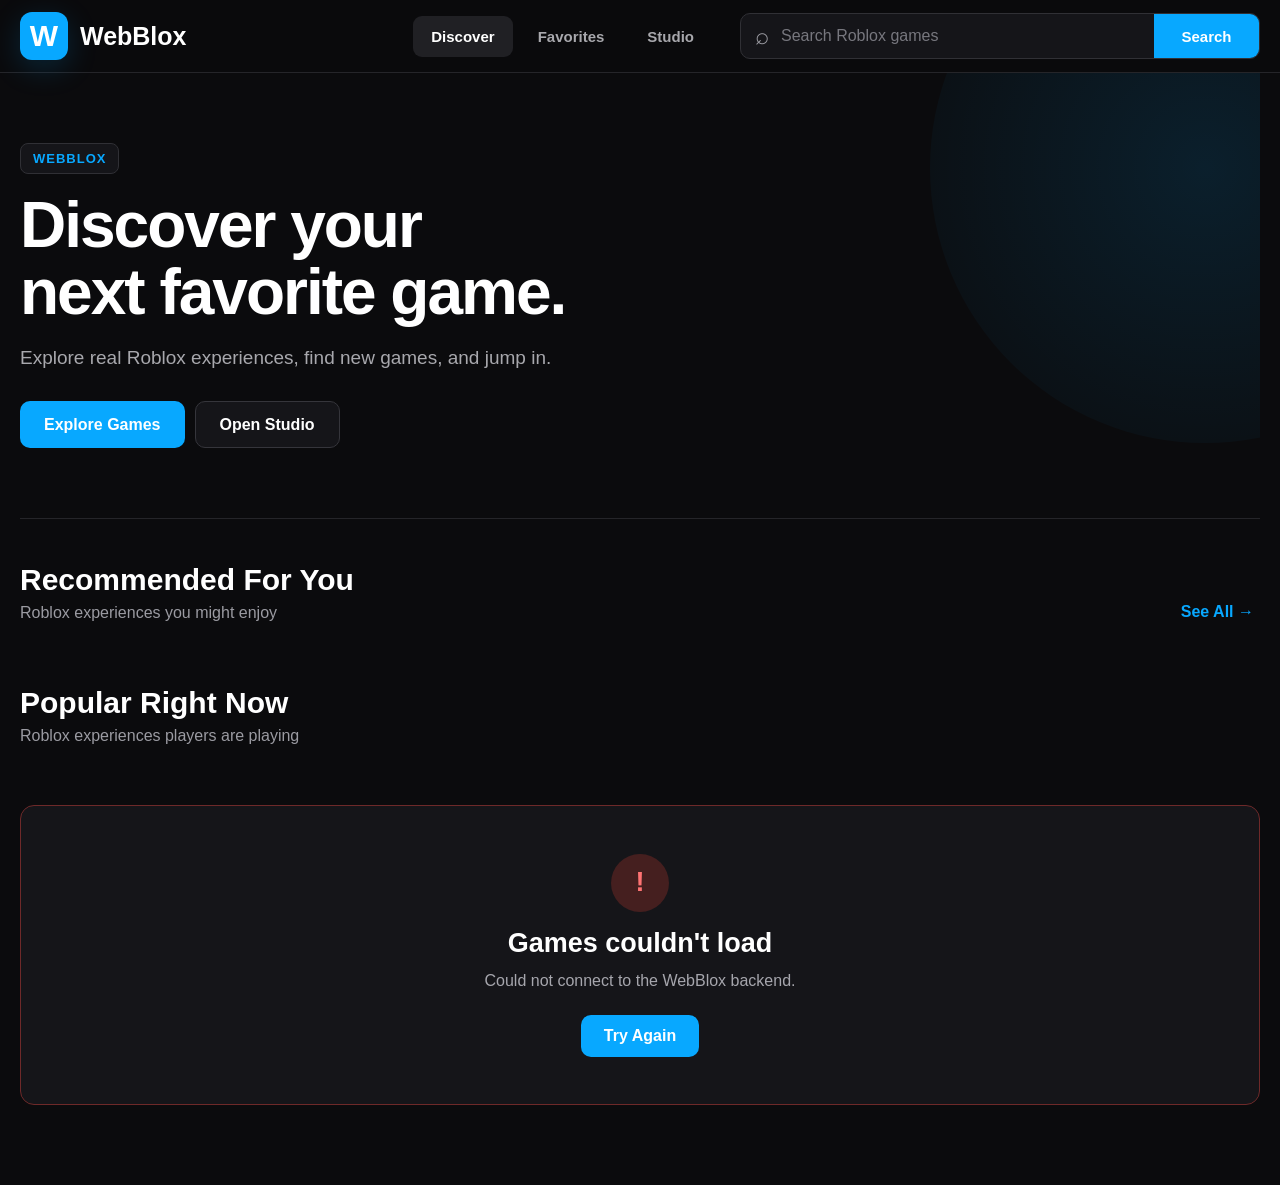
==== commit e429898c: "Update index.html" ====
--- a/index.html
+++ b/index.html
@@ -38,8 +38,9 @@
                 Favorites
             </button>
 
+            <!-- STUDIO -->
             <button
-                class="nav-btn studio-nav-btn"
+                class="nav-btn studio-nav-button"
                 id="studioButton"
                 type="button"
             >
@@ -244,6 +245,55 @@
     </div>
 
 
+    <!-- TEST MODE -->
+    <div
+        id="testGameScreen"
+        class="test-game-screen hidden"
+    >
+
+        <div class="test-game-topbar">
+
+            <strong id="testGameName">
+                WebBlox Game
+            </strong>
+
+            <button
+                id="exitTestButton"
+                type="button"
+            >
+                Exit Test
+            </button>
+
+        </div>
+
+        <div
+            id="testGameViewport"
+            class="test-game-viewport"
+        >
+
+            <div class="test-spawn">
+
+                <div class="test-spawn-part"></div>
+
+                <div class="test-spawn-label">
+                    Spawn
+                </div>
+
+            </div>
+
+            <div class="test-player">
+                W
+            </div>
+
+            <div class="test-help">
+                WASD / Arrow Keys to move
+            </div>
+
+        </div>
+
+    </div>
+
+
     <section
         id="errorSection"
         class="error-box hidden"
--- a/style.css
+++ b/style.css
@@ -49,7 +49,7 @@
 .topbar {
     width: 100%;
 
-    background: #0b0b0d;
+    background: rgba(11, 11, 13, 0.96);
 
     border-bottom: 1px solid #252529;
 
@@ -57,6 +57,8 @@
     top: 0;
 
     z-index: 100;
+
+    backdrop-filter: blur(14px);
 }
 
 .topbar-inner {
@@ -116,6 +118,10 @@
     font-size: 30px;
 
     font-weight: 900;
+
+    box-shadow:
+        0 8px 30px
+        rgba(8, 168, 255, 0.18);
 }
 
 
@@ -128,27 +134,32 @@
 
     align-items: center;
 
-    gap: 8px;
+    gap: 7px;
 
     margin-left: auto;
 }
 
 .nav-btn {
-    border: 0;
-
-    padding: 12px 20px;
-
-    border-radius: 10px;
+    border: 1px solid transparent;
+
+    padding: 11px 17px;
+
+    border-radius: 9px;
 
     background: transparent;
 
     color: #a8a8ad;
 
-    font-size: 16px;
+    font-size: 15px;
 
     font-weight: 700;
 
     cursor: pointer;
+
+    transition:
+        background 0.15s ease,
+        color 0.15s ease,
+        border-color 0.15s ease;
 }
 
 .nav-btn:hover {
@@ -159,6 +170,22 @@
 
 .nav-btn.active {
     background: #202024;
+
+    color: #ffffff;
+}
+
+.studio-nav-btn {
+    border-color: #303035;
+
+    color: #ffffff;
+
+    background: #151519;
+}
+
+.studio-nav-btn:hover {
+    border-color: #08a8ff;
+
+    background: #08a8ff;
 
     color: #ffffff;
 }
@@ -227,6 +254,10 @@
 
 .search-box:focus-within {
     border-color: #08a8ff;
+
+    box-shadow:
+        0 0 0 3px
+        rgba(8, 168, 255, 0.08);
 }
 
 .search-box button {
@@ -286,10 +317,37 @@
     border-bottom: 1px solid #252529;
 }
 
+.hero::after {
+    content: "";
+
+    position: absolute;
+
+    width: 550px;
+    height: 550px;
+
+    right: -220px;
+    top: -180px;
+
+    border-radius: 50%;
+
+    background:
+        radial-gradient(
+            circle,
+            rgba(8, 168, 255, 0.13),
+            rgba(8, 168, 255, 0)
+        );
+
+    pointer-events: none;
+}
+
 .hero-content {
     padding: 70px 0;
 
     max-width: 700px;
+
+    position: relative;
+
+    z-index: 2;
 }
 
 .hero-label {
@@ -344,26 +402,62 @@
     line-height: 1.6;
 }
 
+.hero-actions {
+    display: flex;
+
+    align-items: center;
+
+    gap: 10px;
+
+    flex-wrap: wrap;
+}
+
+.hero-button,
+.hero-studio-button {
+    min-height: 47px;
+
+    padding: 0 24px;
+
+    border-radius: 10px;
+
+    font-size: 16px;
+
+    font-weight: 800;
+
+    cursor: pointer;
+
+    transition:
+        transform 0.15s ease,
+        background 0.15s ease,
+        border-color 0.15s ease;
+}
+
 .hero-button {
-    padding: 14px 24px;
-
     border: 0;
 
-    border-radius: 10px;
-
     background: #08a8ff;
 
     color: #ffffff;
-
-    font-size: 16px;
-
-    font-weight: 800;
-
-    cursor: pointer;
 }
 
 .hero-button:hover {
     background: #0096e6;
+
+    transform: translateY(-1px);
+}
+
+.hero-studio-button {
+    border: 1px solid #35353b;
+
+    background: #151519;
+
+    color: #ffffff;
+}
+
+.hero-studio-button:hover {
+    border-color: #08a8ff;
+
+    background: #202024;
 
     transform: translateY(-1px);
 }
@@ -491,7 +585,8 @@
     transition:
         transform 0.15s ease,
         border-color 0.15s ease,
-        background 0.15s ease;
+        background 0.15s ease,
+        box-shadow 0.15s ease;
 }
 
 .game-card:hover {
@@ -500,6 +595,10 @@
     border-color: #45454d;
 
     background: #19191e;
+
+    box-shadow:
+        0 12px 30px
+        rgba(0, 0, 0, 0.18);
 }
 
 
@@ -553,7 +652,7 @@
 
 
 /* ============================================================
-   FAVORITE BUTTON
+   FAVORITE
    ============================================================ */
 
 .favorite-button {
@@ -715,9 +814,11 @@
 }
 
 @keyframes spin {
+
     to {
         transform: rotate(360deg);
     }
+
 }
 
 
@@ -1243,6 +1344,15 @@
         font-size: 16px;
     }
 
+    .hero-actions {
+        width: 100%;
+    }
+
+    .hero-button,
+    .hero-studio-button {
+        flex: 1;
+    }
+
     .section-header {
         align-items: flex-start;
     }
